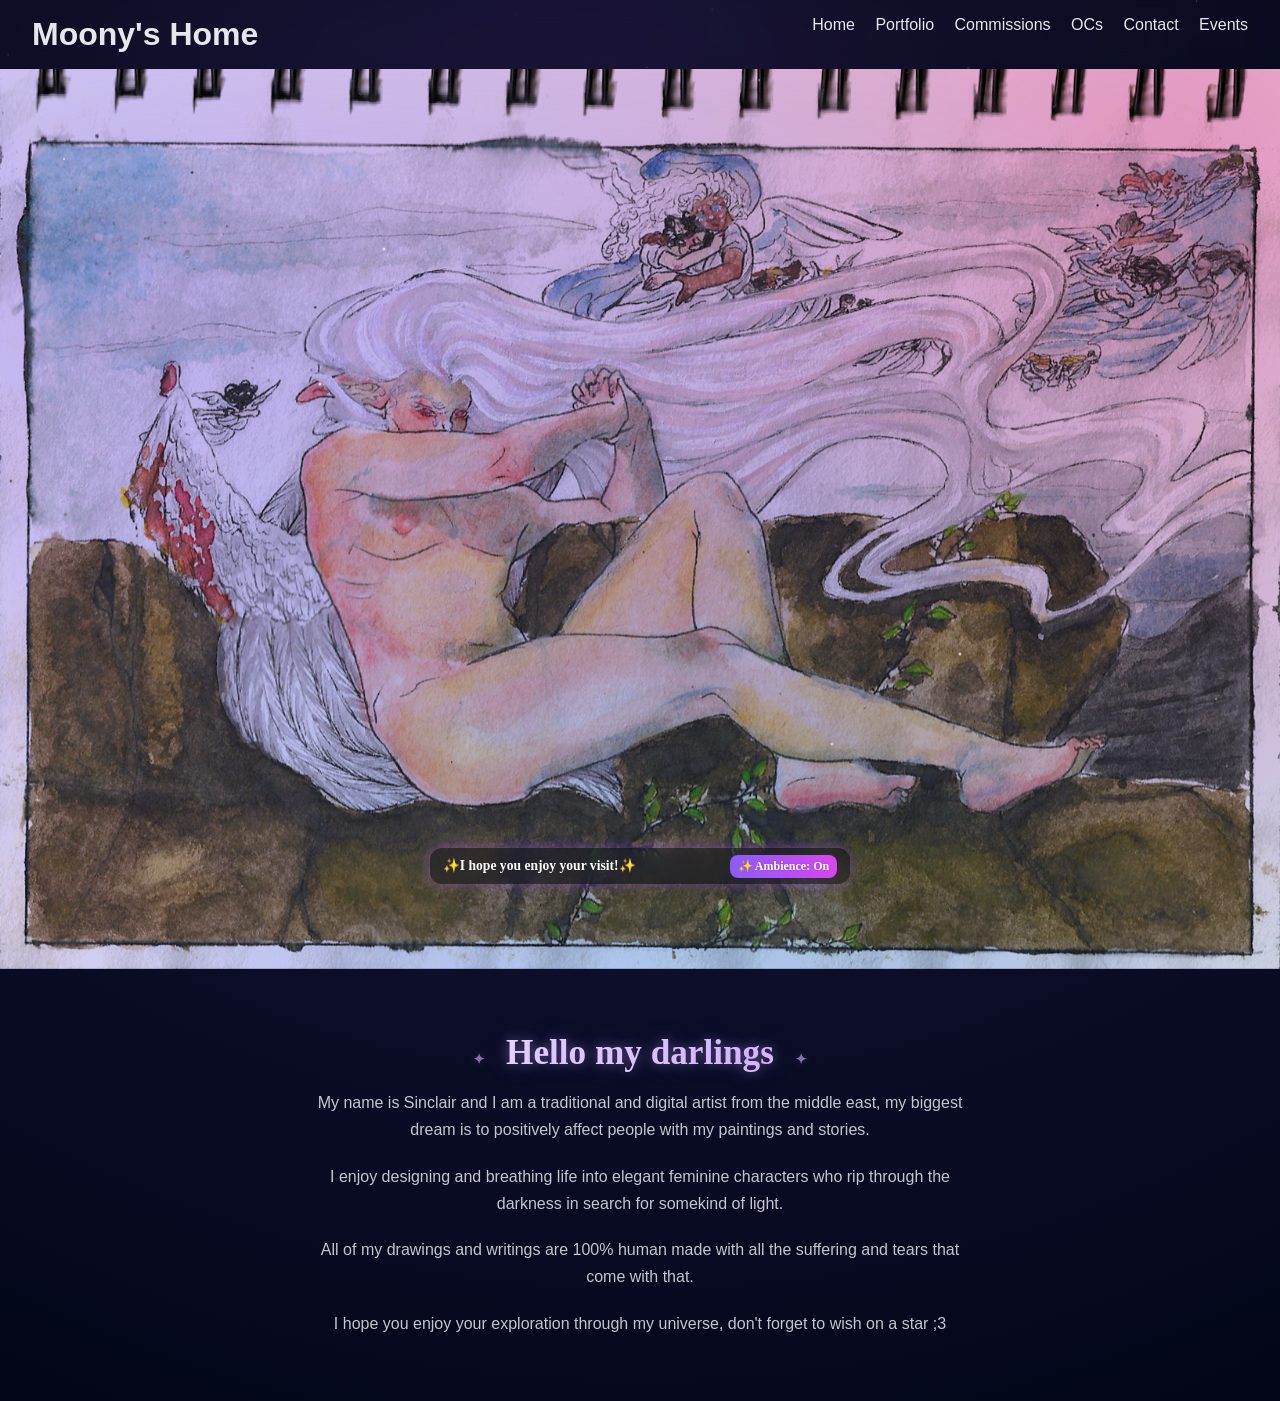
==== index.html @ f32db651 "deco" ====
<!DOCTYPE html>
<html lang="en">
<head>
  <meta charset="UTF-8" />
  <meta name="viewport" content="width=device-width, initial-scale=1.0" />
  <title>SINCLAIR | Art Portfolio</title>

  <link rel="stylesheet" href="css/style.css" />
  <link rel="stylesheet" href="css/responsive.css" />
</head>
<body>
    
  <header class="navbar">
    <h1 class="logo">Moony's Home</h1>
    <nav>
      <a href="index.html">Home</a>
      <a href="portfolio.html">Portfolio</a>
      <a href="commissions.html">Commissions</a>
      <a href="ocs.html">OCs</a>
      <a href="contact.html">Contact</a>
      <a href="events.html">Events</a>
    </nav>
   

  </header>

  <main>
   <canvas id="starfield"></canvas>
<div id="nebula-overlay" aria-hidden="true"></div>

<section class="home-hero">
  <img
    src="images/hero-image.jpg"
    alt="Dreamy landscape illustration"
    class="home-hero-image" />

  <div class="hero-nebula"></div>
  <div class="hero-stars"></div>
  <div class="hero-stars-pulse"></div>
</section>


<section class="about-section reveal">
  <h1 class="hero-title"> Hello my darlings </h1>

  <p>
    My name is Sinclair and I am a traditional and digital artist from the middle east,
    my biggest dream is to positively affect people with my paintings and stories.
  </p>

  <p>
    I enjoy designing and breathing life into elegant feminine characters who rip through the darkness in search for somekind of light.
  </p>

  <p>
    All of my drawings and writings are 100% human made with all the suffering and tears that come with that.
  </p>

  <p>
    I hope you enjoy your exploration through my universe, don't forget to wish on a star ;3
  </p>
</section>



 <footer id="site-footer">
  <p>✨I hope you enjoy your visit!✨</p>
  <button id="ambience-toggle" aria-pressed="true">
  ✨ Ambience: On
</button>
</footer>
  </main>

  <script src="js/main.js"></script>
</body>
</html>
---- css/style.css ----
:root {
  --bg-dark: #0b0f1a;
  --bg-light: #111827;
  --accent: #8b5cf6;
  --text-main: #e5e7eb;
  --text-muted: #9ca3af;
}

* {
  margin: 0;
  padding: 0;
  box-sizing: border-box;
}

body {
  font-family: 'Inter', sans-serif;
  background: radial-gradient(circle at top, #1e1b4b, #020617);
  color: var(--text-main);
  min-height: 100vh;
}

.navbar {
  display: flex;
  justify-content: space-between;
  padding: 1rem 2rem;
  background: rgba(0, 0, 0, 0.4);
  backdrop-filter: blur(10px);
}

.navbar a {
  color: var(--text-main);
  margin-left: 1rem;
  text-decoration: none;
}

.navbar a:hover {
  color: var(--accent);
}
body::before {
  content: "";
  position: fixed;
  inset: 0;
  opacity: 0.15;
  z-index: -1;
}
.pricing {
  display: grid;
  gap: 1.5rem;
  padding: 2rem;
}

.card {
  background: rgba(255, 255, 255, 0.05);
  border-radius: 16px;
  padding: 1.5rem;
  border: 1px solid rgba(139, 92, 246, 0.3);
}

.card h3 {
  color: var(--accent);
}
#starfield {
  position: fixed;
  inset: 0;
  z-index: -1;
  pointer-events: none;
}

/* Make the canvas fill the screen */
#starfield {
  position: fixed;
  top: 0;
  left: 0;
  width: 100%;
  height: 100%;
  z-index: -1; /* keep behind content */
}


/* Optional: disable on very small screens */

#ambience-toggle {
  background: rgba(255, 255, 255, 0.08);
  border: 1px solid rgba(196, 181, 253, 0.4);
  color: #e5e7eb;
  padding: 0.4rem 0.8rem;
  border-radius: 999px;
  font-size: 0.85rem;
  cursor: pointer;
  backdrop-filter: blur(6px);
}

#ambience-toggle:hover {
  background: rgba(196, 181, 253, 0.15);
}
#nebula-overlay {
  position: fixed;
  top: 0;
  left: 0;
  width: 100%;
  height: 100%;
  z-index: -1; /* sits above the canvas but behind your content */
  pointer-events: none;

  /* subtle galaxy gradient */
  background: radial-gradient(circle at 30% 30%, rgba(139,92,246,0.15), transparent 60%),
              radial-gradient(circle at 70% 70%, rgba(59,130,246,0.1), transparent 50%),
              radial-gradient(circle at 50% 50%, rgba(236,72,153,0.08), transparent 70%);

  /* optional slight movement for extra depth */
  animation: nebulaShift 120s linear infinite;
}

/* Gentle, slow movement to mimic drifting nebula */
@keyframes nebulaShift {
  0% { transform: translate(0px, 0px) scale(1); }
  50% { transform: translate(30px, 15px) scale(1.02); }
  100% { transform: translate(0px, 0px) scale(1); }
}

/* =========================
   FULLSCREEN HERO BASE
========================= */

.home-hero {
  position: relative;
  width: 100%;
  height: 100vh;
  overflow: hidden;
  background: rgba(0, 0, 0, 0.134);
}

@media (max-width: 700px) {
  .hero-nebula {
    filter: blur(22px);
    opacity: 0.75;
  }

  .hero-stars,
  .hero-stars-pulse {
    opacity: 0.9;
  }
}



.home-hero-image {
  position: absolute;
  inset: 0;
  width: 100%;
  height: 100%;
  object-fit: cover;
  z-index: 1;

  /* dreamy base filter */
  filter:
    saturate(1.15)
    contrast(1.05)
    brightness(0.95);
}

.hero-galaxy {
  position: absolute;
  inset: 0;
  z-index: 2;
  pointer-events: none;

  background:
    radial-gradient(circle at 30% 20%, rgba(102, 27, 163, 0.362), transparent 50%),
    radial-gradient(circle at 70% 60%, rgba(142, 38, 90, 0.234), transparent 55%),
    radial-gradient(circle at 50% 80%, rgba(27, 105, 139, 0.364), transparent 60%);

  mix-blend-mode: multiply;
  opacity: 0.85;
}

/* nebula effect */

.hero-nebula {
  position: absolute;
  inset: -20%;
  z-index: 2;
  pointer-events: none;

  background:
    radial-gradient(circle at 20% 30%, rgba(167, 139, 250, 0.658), transparent 55%),
    radial-gradient(circle at 80% 20%, rgba(236, 72, 154, 0.579), transparent 60%),
    radial-gradient(circle at 60% 70%, rgba(56, 191, 248, 0.523), transparent 65%),
    radial-gradient(circle at 40% 80%, rgba(216, 180, 254, 0.588), transparent 60%);

  mix-blend-mode: multiply;
  filter: blur(30px);
  opacity: 0.9;

  animation: nebula-drift 10s ease-in-out infinite;
}

@keyframes nebula-drift {
  0% {
    transform: translate(0, 0) scale(1);
  }
  50% {
    transform: translate(-4%, -3%) scale(1.05);
  }
  100% {
    transform: translate(0, 0) scale(1);
  }
}


@media (min-width: 1024px) {
  .hero-stars {
    background-image:
      radial-gradient(2.5px 2.5px at 5% 10%, rgba(255,255,255,0.95), transparent),
      radial-gradient(2px 2px at 15% 40%, rgba(255,255,255,0.85), transparent),
      radial-gradient(3px 3px at 30% 20%, rgba(255,255,255,1), transparent),
      radial-gradient(2.2px 2.2px at 45% 60%, rgba(255,255,255,0.8), transparent),
      radial-gradient(2px 2px at 55% 30%, rgba(255,255,255,0.9), transparent),
      radial-gradient(3px 3px at 65% 75%, rgba(255,255,255,1), transparent),
      radial-gradient(2px 2px at 75% 50%, rgba(255,255,255,0.85), transparent),
      radial-gradient(3.2px 3.2px at 85% 20%, rgba(255,255,255,1), transparent),
      radial-gradient(2.4px 2.4px at 95% 70%, rgba(255,255,255,0.9), transparent);
  }
    .hero-stars-pulse {
    filter: drop-shadow(0 0 6px rgba(255,255,255,0.4));
  }
}



.hero-stars {
  position: absolute;
  inset: 0;
  z-index: 3;
  pointer-events: none;

  background-image:
    radial-gradient(1.5px 1.5px at 5% 10%, rgba(255,255,255,0.9), transparent),
    radial-gradient(1px 1px at 15% 40%, rgba(255,255,255,0.8), transparent),
    radial-gradient(2px 2px at 30% 20%, rgba(255,255,255,1), transparent),
    radial-gradient(1.2px 1.2px at 45% 60%, rgba(255,255,255,0.7), transparent),
    radial-gradient(1px 1px at 55% 30%, rgba(255,255,255,0.8), transparent),
    radial-gradient(1.8px 1.8px at 65% 75%, rgba(255,255,255,0.95), transparent),
    radial-gradient(1px 1px at 75% 50%, rgba(255,255,255,0.7), transparent),
    radial-gradient(2px 2px at 85% 20%, rgba(255,255,255,1), transparent),
    radial-gradient(1.2px 1.2px at 95% 70%, rgba(255,255,255,0.85), transparent);

  animation: stars-drift 50s linear infinite;
}


@keyframes stars-drift {
  from {
    transform: translateY(0);
  }
  to {
    transform: translateY(-120px);
  }
}

@media (min-width: 1024px) {
  .hero-stars-pulse {
    background-image:
      radial-gradient(3.5px 3.5px at 25% 35%, rgba(255,255,255,1), transparent),
      radial-gradient(3px 3px at 50% 50%, rgba(255,255,255,0.95), transparent),
      radial-gradient(4px 4px at 75% 65%, rgba(255,255,255,1), transparent);
  }
}


.hero-stars-pulse {
  position: absolute;
  inset: 0;
  z-index: 4;
  pointer-events: none;

  background-image:
    radial-gradient(2px 2px at 25% 35%, rgba(255,255,255,1), transparent),
    radial-gradient(1.5px 1.5px at 50% 50%, rgba(255,255,255,0.9), transparent),
    radial-gradient(2px 2px at 75% 65%, rgba(255,255,255,1), transparent);

  animation: stars-pulse 6s ease-in-out infinite;
}

@keyframes stars-pulse {
  0%, 100% {
    opacity: 0.4;
  }
  50% {
    opacity: 1;
  }
}


/* =========================
   ABOUT SECTION
========================= */

.about-section {
  max-width: 720px;
  margin: 4rem auto;
  padding: 0 1.5rem;
  text-align: center;
}

.about-section h1 {
  font-family: "Playfair Display", serif;
  font-size: 2.2rem;
  margin-bottom: 1rem;
}

.about-section p {
  font-size: 1rem;
  line-height: 1.7;
  opacity: 0.85;
  margin-bottom: 1.2rem;
}

.hero-title {
  margin-top: 28px;
  font-size: clamp(2rem, 5vw, 3.2rem);
  font-weight: 600;
  text-align: center;
  color: #f5f3ff;
  position: relative;
  text-shadow:
    0 0 12px rgba(216,180,254,0.6),
    0 0 24px rgba(167,139,250,0.4);
}

.hero-title::before,
.hero-title::after {
  content: "✦";
  font-size: 0.9rem;
  color: #d8b4fe;
  margin: 0 12px;
  opacity: 0.6;
  animation: twinkle 5s ease-in-out infinite;
}

@keyframes twinkle {
  0%, 100% { opacity: 0.3; }
  50% { opacity: 0.8; }
}

.hero-title::before {
  left: -36px;
}

.hero-title::after {
  right: -36px;
  animation-delay: 2s;
}

@keyframes star-float {
  0%, 100% {
    transform: translateY(-50%) translateY(0);
    opacity: 0.6;
  }
  50% {
    transform: translateY(-50%) translateY(-6px);
    opacity: 1;
  }
}

.hero-title {
  font-size: clamp(2.2rem, 5vw, 3.4rem);
  font-weight: 600;
  text-align: center;
  margin-top: 32px;

  background: linear-gradient(
    120deg,
    #f5f3ff,
    #d8b4fe,
    #7f57f5,
    #f0abfc,
    #f5f3ff
  );

  background-size: 300% 300%;
  background-clip: text;
  -webkit-background-clip: text;
  color: transparent;

  animation: gradient-drift 10s ease-in-out infinite;

  /* soft glow */
  text-shadow:
    0 0 12px rgba(216,180,254,0.35),
    0 0 24px rgba(167,139,250,0.25);
}

@keyframes gradient-drift {
  0% { background-position: 0% 50%; }
  50% { background-position: 100% 50%; }
  100% { background-position: 0% 50%; }
}


/* =========================
   MOBILE TWEAKS
========================= */

@media (max-width: 700px) {
  .home-hero {
    height: 45vh;
  }

  .about-section h1 {
    font-size: 1.8rem;
  }
}


/* Category section styling */
.category {
  padding: 4rem 2rem;
  border-top: 1px solid rgba(196,181,253,0.2);
  border-bottom: 1px solid rgba(196,181,253,0.2);
  backdrop-filter: blur(4px);
  margin: 2rem 0;
}

/* Category headings */
.category h2 {
  font-family: 'Playfair Display', serif;
  font-weight: 700;
  font-size: 2rem;
  text-align: center;
  margin-bottom: 2rem;

  /* Gradient text */
  background: linear-gradient(90deg, #8b5cf6, #d946ef);
  -webkit-background-clip: text;
  -webkit-text-fill-color: transparent; /* makes the gradient visible */

  /* Optional glow */
  text-shadow: 0 0 6px rgba(139,92,246,0.4);
}


.event-group {
  margin-bottom: 2.5rem;
}

.event-group h3 {
  font-family: 'Playfair Display', serif;
  font-size: 1.3rem;
  color: #e9d5ff;
  margin-bottom: 0.6rem;
  text-shadow: 0 0 6px rgba(139,92,246,0.4);
}


/* Gallery grid */
.gallery {
  display: grid;
  grid-template-columns: repeat(auto-fit, minmax(250px, 1fr));
  gap: 1.5rem;
}

/* Individual images */
.gallery img {
  width: 100%;
  border-radius: 12px;
  transition: transform 0.3s ease, box-shadow 0.3s ease;
  cursor: pointer;
}

.gallery img:hover {
  transform: scale(1.05);
  box-shadow: 0 0 20px rgba(139,92,246,0.4);
}

html {
  scroll-behavior: smooth;
}
/* Wrapper with arrows */
.gallery-wrapper {
  position: relative;
  display: flex;
  align-items: center;
}

/* Scrollable gallery */
.gallery {
  display: flex;
  overflow-x: auto;
  scroll-behavior: smooth;
  gap: 1rem;
  padding: 1rem 0;
}

/* Hide scrollbar */
.gallery::-webkit-scrollbar {
  display: none;
}
.gallery {
  -ms-overflow-style: none;
  scrollbar-width: none;
}

/* Horizontal thumbnail gallery */
.gallery {
  display: flex;           /* arrange children in a row */
  gap: 1rem;               /* space between thumbnails */
  overflow-x: auto;        /* scrollable if too wide */
  padding: 1rem 0;         /* vertical padding */
  scroll-behavior: smooth; /* smooth scrolling when using arrows */
}

/* Optional: hide scrollbar on modern browsers */
.gallery::-webkit-scrollbar {
  display: none;
}
.gallery {
  -ms-overflow-style: none; /* IE & Edge */
  scrollbar-width: none;    /* Firefox */
}

/* Thumbnails */
.gallery img {
  flex: 0 0 auto;      /* prevent shrinking, keep width */
  width: 180px;        /* thumbnail width */
  height: 120px;       /* thumbnail height */
  object-fit: cover;   /* crop to fit container */
  object-position: center;
  border-radius: 8px;
  cursor: pointer;
  transition: transform 0.3s, box-shadow 0.3s;
  flex-shrink: 0; /* CRUCIAL for horizontal scroll */
}

.gallery img:hover {
  transform: scale(1.05);
  box-shadow: 0 0 15px rgba(139,92,246,0.4);
}

/* Thumbnail title */

.thumb-item {
  display: flex;
  flex-direction: column;
  align-items: center;
  gap: 0.3rem;
  flex-shrink: 0;
}

.thumb-item figcaption {
  font-family: 'Playfair Display', serif;
  font-size: 0.75rem;
  color: rgba(255,255,255,0.8);
  text-align: center;
  max-width: 180px;
}


/* Scroll arrows */
.scroll-arrow {
  position: absolute;
  top: 50%;
  transform: translateY(-50%);
  background: none;       /* remove background circle */
  border: none;           /* remove border */
  color: white;           /* simple white arrow */
  font-size: 2rem;        /* adjust size */
  padding: 0;             /* remove extra padding */
  cursor: pointer;
  z-index: 10;
  transition: color 0.2s;
}

.scroll-arrow:hover {
  color: #ff77ff; /* or any soft cosmic glow */
}


.scroll-arrow:hover {
  color: #8b5cf6;         /* optional: glow color on hover */
}

.scroll-arrow.left {
  left: 0.3rem;           /* small offset from left */
}

.scroll-arrow.right {
  right: 0.3rem;          /* small offset from right */
}

/* lightbox */
.lightbox {
  position: fixed;
  inset: 0;
  background: rgba(5, 5, 20, 0.9);
  backdrop-filter: blur(10px);
  display: flex;
  align-items: center;
  justify-content: center;
  z-index: 999;
}

.lightbox.hidden {
  display: none;
}

.lightbox-content {
  display: grid;
  grid-template-columns: 1fr auto 1fr;
  gap: 1.5rem;
  max-width: 90vw;
  max-height: 85vh;
  align-items: center;
}

.lightbox-image {
  max-height: 85vh;
  max-width: 60vw;
  border-radius: 8px;

  user-select: none;
  -webkit-user-drag: none;

  cursor: zoom-in;
  transition: opacity 0.3s ease, transform 0.25s ease;

  touch-action: manipulation;
}

.lightbox-image.zoomed {
  cursor: grab;
  touch-action: none; /* JS handles gestures when zoomed */
}

.lightbox-image.dragging {
  cursor: grabbing;
}

.lightbox-image.transitioning {
  opacity: 0;
  transform: scale(0.98);
}


.lightbox-text a {
  color: #d8b4fe;
  font-weight: 500;
  text-decoration: none;
  position: relative;
  padding-bottom: 2px;
}

.lightbox-text a::after {
  content: "";
  position: absolute;
  left: 0;
  bottom: 0;
  width: 100%;
  height: 1px;
  background: linear-gradient(90deg, #8b5cf6, #d946ef);
  opacity: 0.6;
  transform: scaleX(0);
  transform-origin: left;
  transition: transform 0.3s ease;
}

.lightbox-text {
  opacity: 0;
  transform: translateY(8px);
  transition: opacity 0.4s ease, transform 0.4s ease;
}

.lightbox.show-text .lightbox-text {
  opacity: 1;
  transform: translateY(0);
}


.lightbox-text a:hover::after {
  transform: scaleX(1);
}

.lightbox-text a:hover {
  color: #f5d0fe;
}

@media (max-width: 700px) {
  .lightbox-text {
    font-size: 0.85rem;
    line-height: 1.4;
  }
}

/* Make sure image always sits above text when zoomed */
.lightbox-image {
  position: relative;
  z-index: 2; /* base z-index for unzoomed image */
  transition: transform 0.25s ease, z-index 0s 0s;
}

/* When zoomed, raise image above all text */
.lightbox-image.zoomed {
  z-index: 10;
}

/* Base text style */
.lightbox-text {
  position: relative;
  z-index: 1; /* behind normal image */
  opacity: 1;
  transition: opacity 0.4s ease, transform 0.4s ease;
}

/* Links style */
.lightbox-text a {
  color: #d8b4fe;
  font-weight: 500;
  text-decoration: none;
  position: relative;
  padding-bottom: 2px;
}
.lightbox-text a::after {
  content: "";
  position: absolute;
  left: 0;
  bottom: 0;
  width: 100%;
  height: 1px;
  background: linear-gradient(90deg, #8b5cf6, #d946ef);
  opacity: 0.6;
  transform: scaleX(0);
  transform-origin: left;
  transition: transform 0.3s ease;
}
.lightbox-text a:hover::after {
  transform: scaleX(1);
}
.lightbox-text a:hover {
  color: #f5d0fe;
}

/* Mobile text size */
@media (max-width: 700px) {
  .lightbox-text {
    font-size: 0.85rem;
    line-height: 1.4;
  }
}

/* ===================== */
/* Image above everything */
.lightbox-image {
  position: relative;
  z-index: 5; /* always on top */
}

/* ===================== */
/* When lightbox is zoomed, fade & push all text behind */
#lightbox.zoomed .lightbox-text {
  z-index: 1;         /* behind image */
  opacity: 0.3;       /* optional fade */
  pointer-events: none; /* prevent accidental taps */
}


.lightbox-arrow {
  position: absolute;
  top: 50%;
  transform: translateY(-50%);
  font-size: 3rem;
  background: none;
  border: none;
  color: rgba(255,255,255,0.7);
  cursor: pointer;
  text-shadow:
    0 0 8px rgba(139,92,246,0.6),
    0 0 12px rgba(217,70,239,0.4);
  padding: 0.5rem;
  transition: color 0.2s, transform 0.2s;
  z-index: 5;
  pointer-events: auto;
}

.lightbox-arrow.left {
  left: 1rem;
}

.lightbox-arrow.right {
  right: 1rem;
}

.lightbox-arrow:hover {
  color: white;
  transform: translateY(-50%) scale(1.1);
}

/* Hide arrows on very small screens (swipe only) */
@media (max-width: 500px) {
  .lightbox-arrow {
    display: none;
  }
}


.lightbox-close {
  position: absolute;
  top: 1rem;
  right: 1rem;
  font-size: 2rem;
  background: none;
  border: none;
  color: white;
  cursor: pointer;
}

@media (max-width: 600px) {
  .lightbox::after {
    position: absolute;
    bottom: 1.2rem;
    left: 50%;
    transform: translateX(-50%);
    font-size: 0.7rem;
    color: rgba(255,255,255,0.5);
  }
}


@media (max-width: 700px) {
  .lightbox-content {
    grid-template-columns: 1fr;
    gap: 1rem;
    text-align: center;
  }

  .lightbox-image {
    max-width: 90vw;
  }
}

.lightbox-dots {
  position: absolute;
  bottom: 1.2rem;
  left: 50%;
  transform: translateX(-50%);
  display: flex;
  gap: 0.5rem;
  z-index: 6; /* ABOVE image & text */
}

.lightbox-dot {
  width: 7px;
  height: 7px;
  border-radius: 50%;
  background: rgba(255,255,255,0.35);
  box-shadow: 0 0 6px rgba(255,255,255,0.2);
}

.lightbox-dot.active {
  background: #ffffff;
  box-shadow:
    0 0 6px rgba(255,255,255,0.9),
    0 0 12px rgba(139,92,246,0.6);
  transform: scale(1.4);
}

.lightbox-loader {
  position: absolute;
  width: 60vw;
  height: 70vh;
  max-width: 800px;
  background: linear-gradient(
    90deg,
    rgba(255,255,255,0.05) 25%,
    rgba(255,255,255,0.15) 37%,
    rgba(255,255,255,0.05) 63%
  );
  background-size: 400% 100%;
  animation: shimmer 1.4s infinite;
  border-radius: 8px;
}

@keyframes shimmer {
  0% { background-position: 100% 0; }
  100% { background-position: 0 0; }
}

.lightbox.loaded .lightbox-loader {
  display: none;
}


/* Footer */

#site-footer {
  position: fixed;
  bottom: 1rem; /* float slightly above the bottom */
  left: 50%;
  transform: translateX(-50%); /* center horizontally */
  
  display: flex;
  justify-content: center;
  align-items: center;
  gap: 1.5rem;
  padding: 0.8rem 2rem;

  background: rgba(10, 10, 30, 0.45); /* deep night blue, semi-transparent */
  backdrop-filter: blur(10px);        /* glassy blur effect */
  border-radius: 12px;                /* rounded for floating card feel */
  
  color: #ffffff;
  font-family: 'Playfair Display', serif;
  font-weight: 600;
  font-size: 1rem;
  text-align: center;
  z-index: 10;

  /* subtle cosmic glow */
  box-shadow: 0 0 15px rgba(139,92,246,0.3),
              0 0 10px rgba(217,70,239,0.2);
  transition: transform 0.3s, box-shadow 0.3s;
}

/* Optional subtle hover lift */
#site-footer:hover {
  transform: translateX(-50%) translateY(-2px);
  box-shadow: 0 0 20px rgba(139,92,246,0.5),
              0 0 15px rgba(217,70,239,0.3);
}

@keyframes footerTwinkleScale {
  0%, 100% { transform: translateX(-50%) translateY(0) scale(1); }
  50% { transform: translateX(-50%) translateY(-1px) scale(1.02); }
}

#site-footer {
  animation: footerTwinkle 4s ease-in-out infinite alternate,
             footerTwinkleScale 4s ease-in-out infinite alternate;
}


/* Ambience toggle button */
#ambience-toggle {
  background: linear-gradient(90deg, #8b5cf6, #d946ef);
  border: none;
  border-radius: 8px;
  color: white;
  padding: 0.4rem 0.8rem;
  cursor: pointer;
  font-family: 'Playfair Display', serif;
  font-weight: 600;
  font-size: 0.95rem;
  transition: transform 0.2s, box-shadow 0.2s;
  text-shadow: 0 0 2px rgba(0,0,0,0.2);
}

#ambience-toggle:hover {
  transform: scale(1.08);
  box-shadow: 0 0 12px rgba(139,92,246,0.6),
              0 0 6px rgba(217,70,239,0.4);
}
@media (max-width: 600px) {
  #site-footer {
    width: calc(100% - 1.5rem);   /* wide, not tall */
    max-width: 420px;

    bottom: 0.5rem;
    padding: 0.4rem 0.8rem;
    gap: 0.6rem;

    font-size: 0.8rem;
    line-height: 1.2;

    justify-content: space-between;
    text-align: left;

    border-radius: 10px;

    /* tame the animations on mobile */
    animation: footerTwinkle 6s ease-in-out infinite alternate;
  }

  #site-footer p {
    max-width: 65%;
    margin: 0;
  }

  #ambience-toggle {
    font-size: 0.75rem;
    padding: 0.25rem 0.5rem;
  }

  /* Remove hover lift on touch devices */
  #site-footer:hover {
    transform: translateX(-50%);
  }
}

/* =========================
   ENTRANCE ANIMATIONS
========================= */

.fade-in,
.reveal {
  opacity: 0;
  transform: translateY(12px);
}

.fade-in {
  transform: none;
}

.fade-in.visible {
  opacity: 1;
  transition: opacity 1.2s ease;
}

.reveal.visible {
  opacity: 1;
  transform: translateY(0);
  transition: opacity 0.9s ease, transform 0.9s ease;
}

/* Respect reduced motion */
@media (prefers-reduced-motion: reduce) {
  .fade-in,
  .reveal {
    opacity: 1;
    transform: none;
    transition: none;
  }
}

/* ==============================
   🌿 ENTRANCE ANIMATION
============================== */

.animate-in {
  opacity: 0;
  transform: translateY(30px);
  transition:
    opacity 0.9s ease,
    transform 0.9s ease;
}

.animate-in.visible {
  opacity: 1;
  transform: translateY(0);
}

/* Respect reduced motion */
@media (prefers-reduced-motion: reduce) {
  .animate-in {
    opacity: 1;
    transform: none;
    transition: none;
  }
}

/* ==============================
   🏞️ HERO LAYOUT
============================== */

.home-hero {
  position: relative;
  overflow: hidden;
  padding: 8rem 6vw;
}

.hero-image-wrapper {
  position: absolute;
  inset: 0;
  overflow: hidden;
  z-index: 0;
}

.hero-image {
  width: 100%;
  height: 100%;
  object-fit: cover;
  transform: translateY(0);
  transition: transform 0.1s linear;
}

.hero-content {
  position: relative;
  z-index: 2;
  max-width: 600px;
}

@media (max-width: 768px) {
  .hero-image {
    transform: none !important;
  }
}

@keyframes breathe {
  0% {
    transform: scale(1) translateY(0);
  }
  50% {
    transform: scale(1.001) translateY(-6px);
  }
  100% {
    transform: scale(1) translateY(0);
  }
}

.home-hero-image {
  animation: breathe 12s ease-in-out infinite;
  will-change: transform;
}

@media (prefers-reduced-motion: reduce) {
  .home-hero-image {
    animation: none;
  }
}
---- css/responsive.css ----
/* Gallery wrapper with arrows */
.gallery-wrapper {
  display: flex;
  align-items: center;
  position: relative;
  width: 100%;
}

/* Scrollable gallery */
.gallery {
  display: flex;           /* horizontal row */
  gap: 1rem;
  overflow-x: auto;        /* scrollable if too wide */
  scroll-behavior: smooth;
  padding: 1rem 0;
}

/* Hide scrollbar for modern browsers */
.gallery::-webkit-scrollbar { display: none; }
.gallery { -ms-overflow-style: none; scrollbar-width: none; }

/* Thumbnail images */
.gallery img {
  flex: 0 0 auto;         /* prevents shrinking */
  width: 180px;
  height: 120px;
  object-fit: cover;
  border-radius: 8px;
  cursor: pointer;
  transition: transform 0.3s, box-shadow 0.3s;
}

.gallery img:hover {
  transform: scale(1.05);
  box-shadow: 0 0 15px rgba(139,92,246,0.4);
}

/* Scroll arrows */
.scroll-arrow {
  position: absolute;
  top: 50%;
  transform: translateY(-50%);
  background: none;       /* no circle */
  border: none;
  color: white;
  font-size: 2rem;
  padding: 0;
  cursor: pointer;
  z-index: 10;
  transition: color 0.2s;
}

.scroll-arrow:hover { color: #8b5cf6; }
.scroll-arrow.left { left: 0.3rem; }
.scroll-arrow.right { right: 0.3rem; }

/* ==== Mobile Devices ==== */
/* Hide arrows on small screens */
@media (max-width: 600px) {
  .scroll-arrow {
    display: none;
  }

  /* Thumbnails slightly smaller for mobile */
  .gallery img {
    width: 140px;
    height: 100px;
  }

  /* Reduce gap between thumbnails */
  .gallery {
    gap: 0.8rem;
    padding: 0.8rem 0;
  }
}
.gallery {
  scroll-snap-type: x mandatory; /* horizontal snapping */
}

.gallery img {
  scroll-snap-align: start;      /* each thumbnail snaps to start */
}

  #site-footer {
    width: calc(100% - 2rem);   /* wide */
    max-width: 420px;
    left: 50%;
    transform: translateX(-50%);
    
    padding: 0.4rem 0.8rem;
    flex-direction: row;        /* NOT column */
    justify-content: space-between;
    align-items: center;
    gap: 0.6rem;

    font-size: 0.8rem;
    line-height: 1.2;
  }

  #site-footer p {
    max-width: 65%;
    white-space: normal;
  }

  #ambience-toggle {
    white-space: nowrap;
    font-size: 0.75rem;
    padding: 0.25rem 0.5rem;
  }


  #site-footer p {
    font-size: 0.85rem;
  }

    #site-footer {
    transition: opacity 0.4s ease, transform 0.4s ease;
  }

  #site-footer.hidden {
    opacity: 0;
    transform: translate(-50%, 10px);
    pointer-events: none;
  }


/* ==== Tablets / Medium Screens ==== */
@media (min-width: 601px) and (max-width: 1024px) {

  .category {
    padding: 3rem 2rem;
  }

  .category h2 {
    font-size: 1.8rem;
    margin-bottom: 1.8rem;
  }

  /* 2-column gallery for tablets */
  .gallery {
    grid-template-columns: repeat(2, 1fr);
    gap: 1.5rem;
  }

  .gallery img {
    border-radius: 10px;
  }
}

/* ==== Optional: Smaller Desktop Adjustments ==== */
@media (min-width: 1025px) and (max-width: 1440px) {
  .gallery {
    grid-template-columns: repeat(3, 1fr);
  }
}

@media (min-width: 1024px) {
  .gallery {
    display: flex !important;
    flex-direction: row;
  }
}
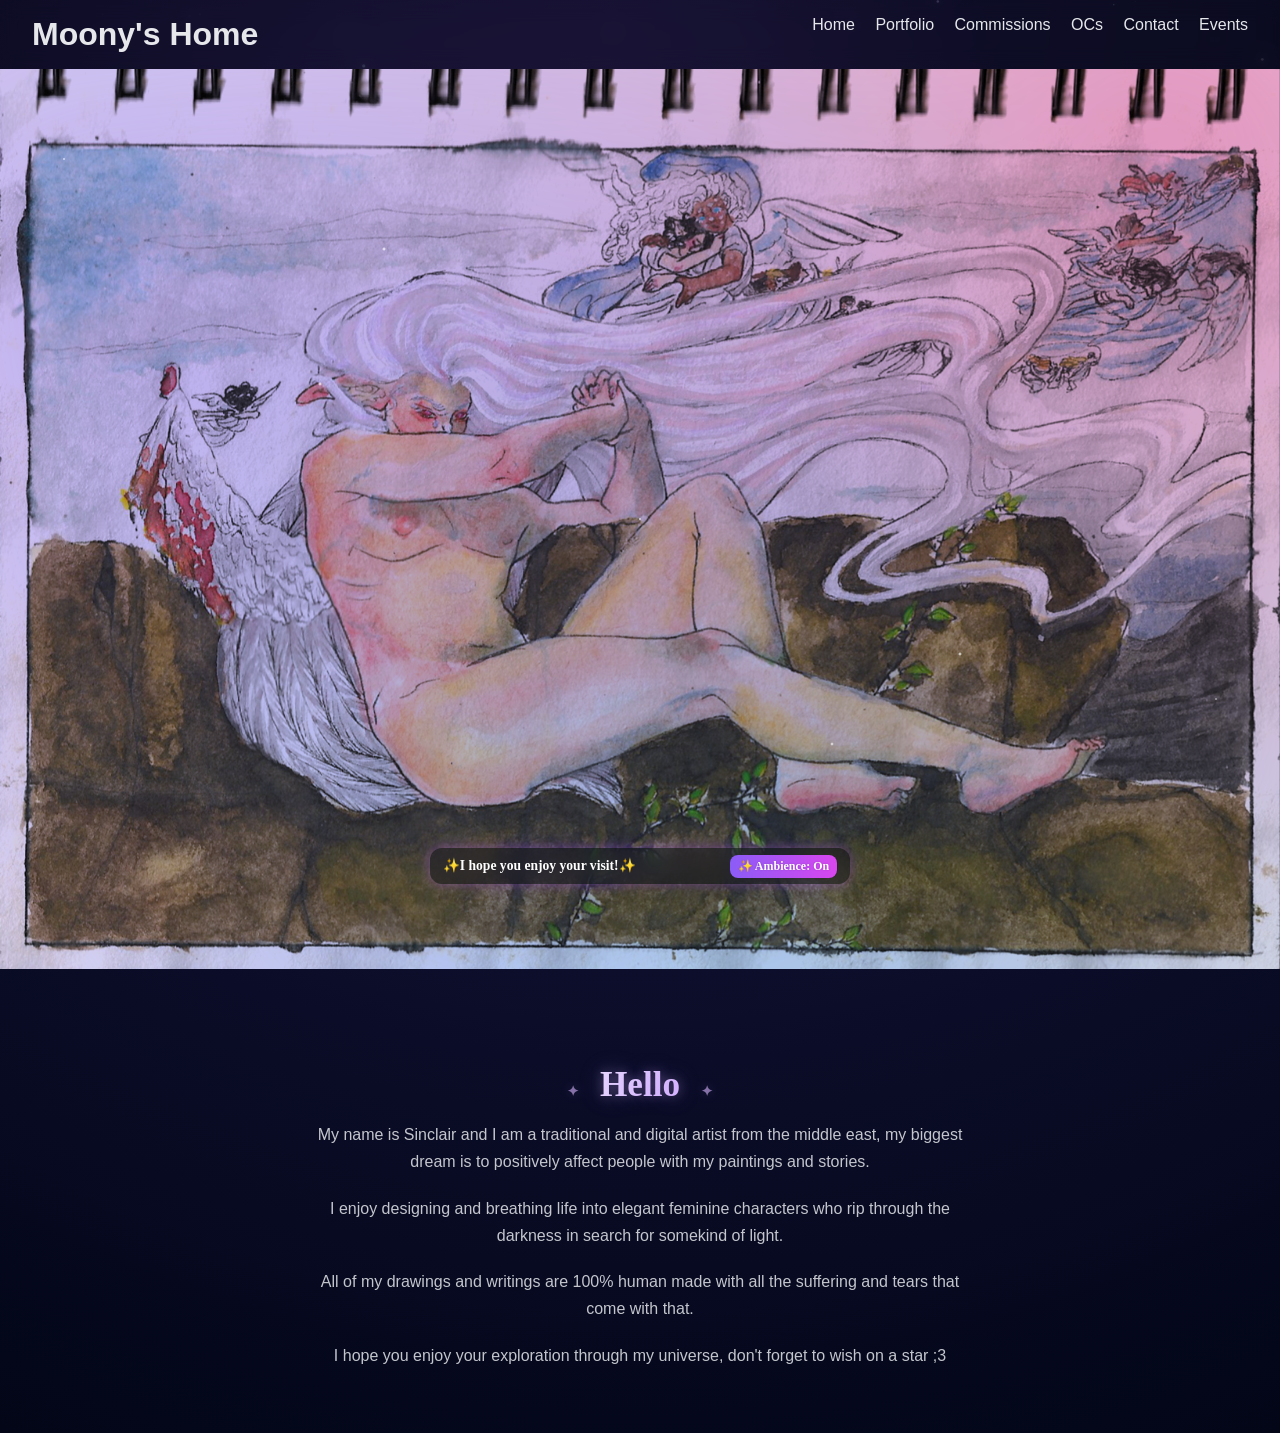
==== commit 4838aacd: "stars" ====
--- a/index.html
+++ b/index.html
@@ -41,7 +41,16 @@
 
 
 <section class="about-section reveal">
-  <h1 class="hero-title"> Hello my darlings </h1>
+ <div class="hero-title-wrap">
+  <h1 class="hero-title">
+    <a href="/your-secret-page.html" class="hero-star left" aria-label="Secret link">✦</a>
+    Hello
+    <a href="/freebies.html" class="hero-star right" aria-label="Secret link">✦</a>
+  </h1>
+
+  <span class="constellation-line"></span>
+</div>
+
 
   <p>
     My name is Sinclair and I am a traditional and digital artist from the middle east,
--- a/css/style.css
+++ b/css/style.css
@@ -151,6 +151,7 @@
   height: 100%;
   object-fit: cover;
   z-index: 1;
+    object-position: center top;
 
   /* dreamy base filter */
   filter:
@@ -158,6 +159,13 @@
     contrast(1.05)
     brightness(0.95);
 }
+
+@media (min-width: 1024px) {
+  .home-hero-image {
+    object-position: center 28%;
+  }
+}
+
 
 .hero-galaxy {
   position: absolute;
@@ -328,19 +336,108 @@
     0 0 24px rgba(167,139,250,0.4);
 }
 
-.hero-title::before,
-.hero-title::after {
-  content: "✦";
+.hero-star {
+  text-decoration: none;
+  color: #d8b4fe;
   font-size: 0.9rem;
-  color: #d8b4fe;
+  opacity: 0.6;
   margin: 0 12px;
-  opacity: 0.6;
+  display: inline-block;
+cursor: pointer;
+position: relative;
+  z-index: 2;
+
   animation: twinkle 5s ease-in-out infinite;
 }
 
-@keyframes twinkle {
-  0%, 100% { opacity: 0.3; }
-  50% { opacity: 0.8; }
+.constellation-line {
+  position: absolute;
+  top: 60%;
+  left: 50%;
+  width: calc(100% - 5.5rem); /* distance between stars */
+  height: 1px;
+
+  transform: translate(-50%, -50%);
+
+  background: linear-gradient(
+    90deg,
+    transparent,
+    rgba(216,180,254,0.65),
+    transparent
+  );
+
+  opacity: 0;
+  filter: blur(0.4px);
+  pointer-events: none;
+
+  transition: opacity 0.4s ease;
+}
+
+.hero-title-wrap:hover .constellation-line {
+  opacity: 1;
+  filter: blur(0.3px) brightness(1.2);
+}
+
+
+.hero-star.right {
+  animation-delay: 2s;
+}
+
+.hero-star:hover {
+  cursor: url("data:image/svg+xml;utf8,<svg xmlns='http://www.w3.org/2000/svg' width='24' height='24'><text y='18' font-size='18'>✦</text></svg>") 12 12, pointer;
+}
+
+
+.hero-title-wrap:hover .constellation-line {
+  opacity: 1;
+}
+
+.constellation-line::after {
+  content: "";
+  position: absolute;
+  inset: 0;
+
+  background: linear-gradient(
+    90deg,
+    transparent,
+    rgba(255,255,255,0.8),
+    transparent
+  );
+
+  opacity: 0;
+}
+
+.hero-title-wrap:hover .constellation-line::after {
+  animation: constellation-pulse 1.6s ease-in-out infinite;
+}
+
+@keyframes constellation-pulse {
+  0% {
+    opacity: 0;
+    transform: translateX(-20%);
+  }
+  50% {
+    opacity: 0.6;
+  }
+  100% {
+    opacity: 0;
+    transform: translateX(20%);
+  }
+}
+
+
+.hero-title-wrap {
+  position: relative;
+  display: inline-block;
+}
+
+
+.hero-title {
+  pointer-events: auto;
+}
+
+.hero-title > :not(.hero-star) {
+  pointer-events: none;
 }
 
 .hero-title::before {
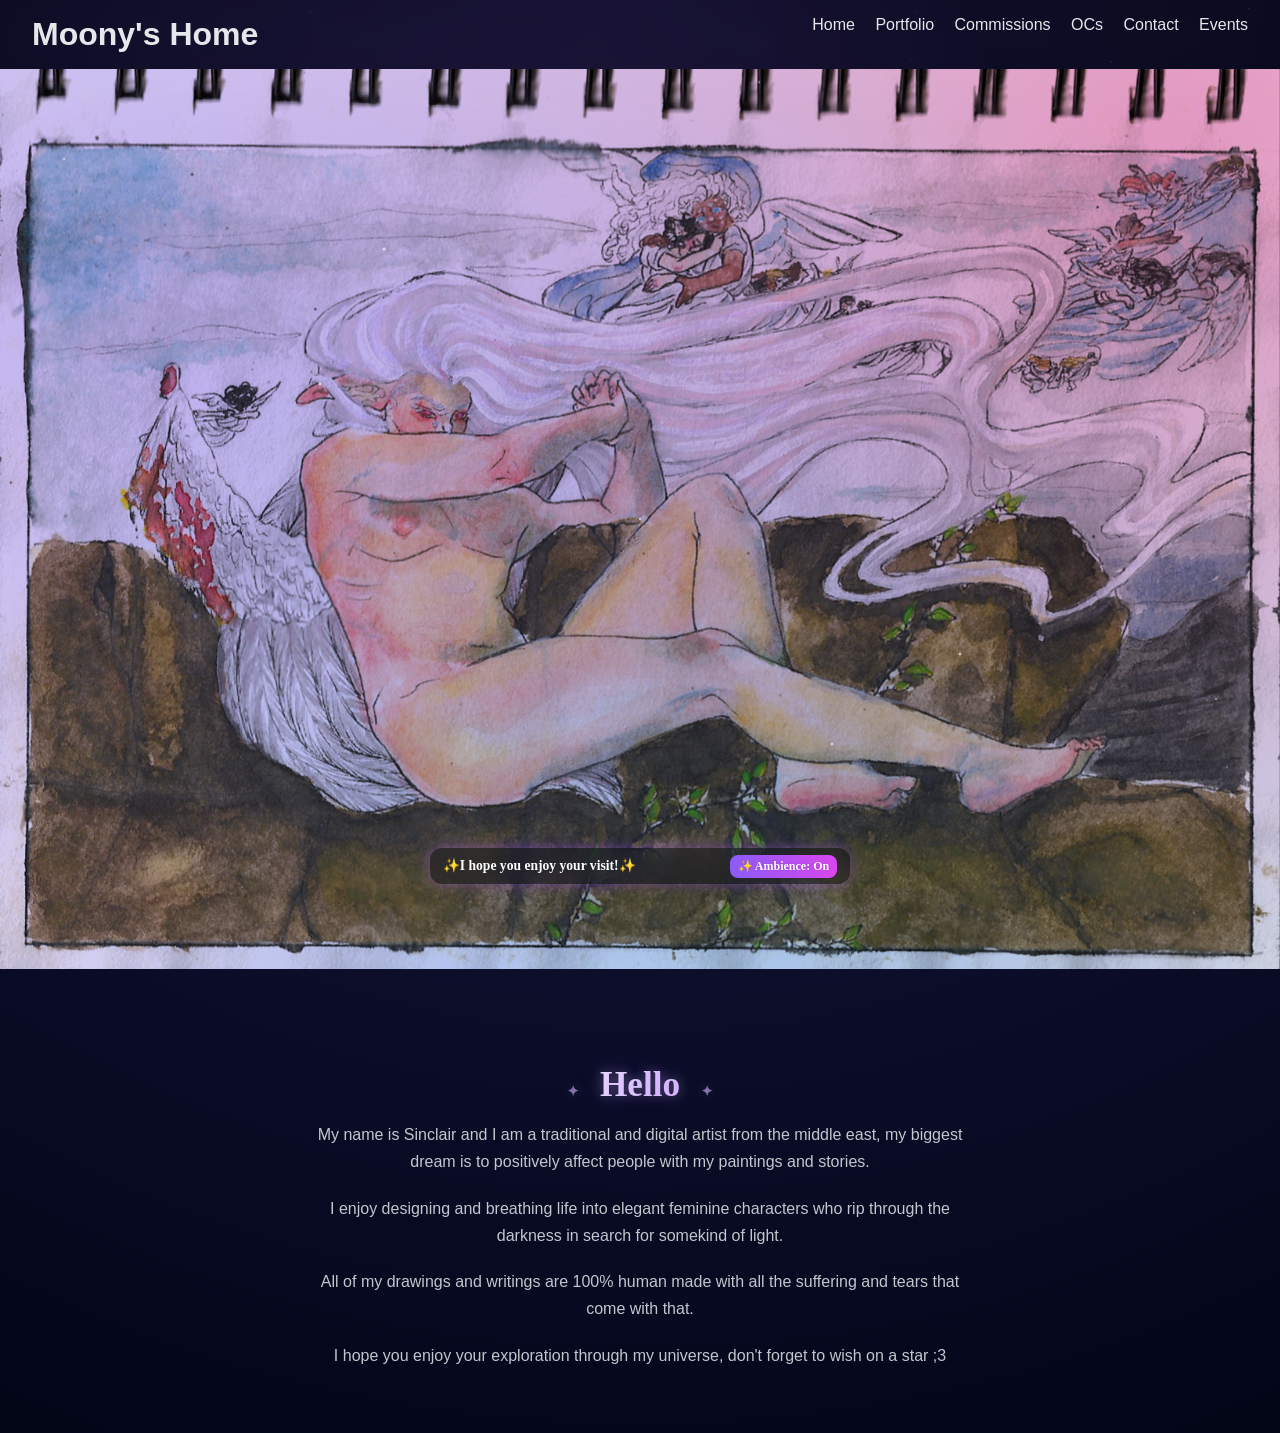
==== commit c44d2319: "edit" ====
--- a/index.html
+++ b/index.html
@@ -45,7 +45,7 @@
   <h1 class="hero-title">
     <a href="/your-secret-page.html" class="hero-star left" aria-label="Secret link">✦</a>
     Hello
-    <a href="/freebies.html" class="hero-star right" aria-label="Secret link">✦</a>
+    <a href="freebies.html" class="hero-star right" aria-label="Secret link">✦</a>
   </h1>
 
   <span class="constellation-line"></span>
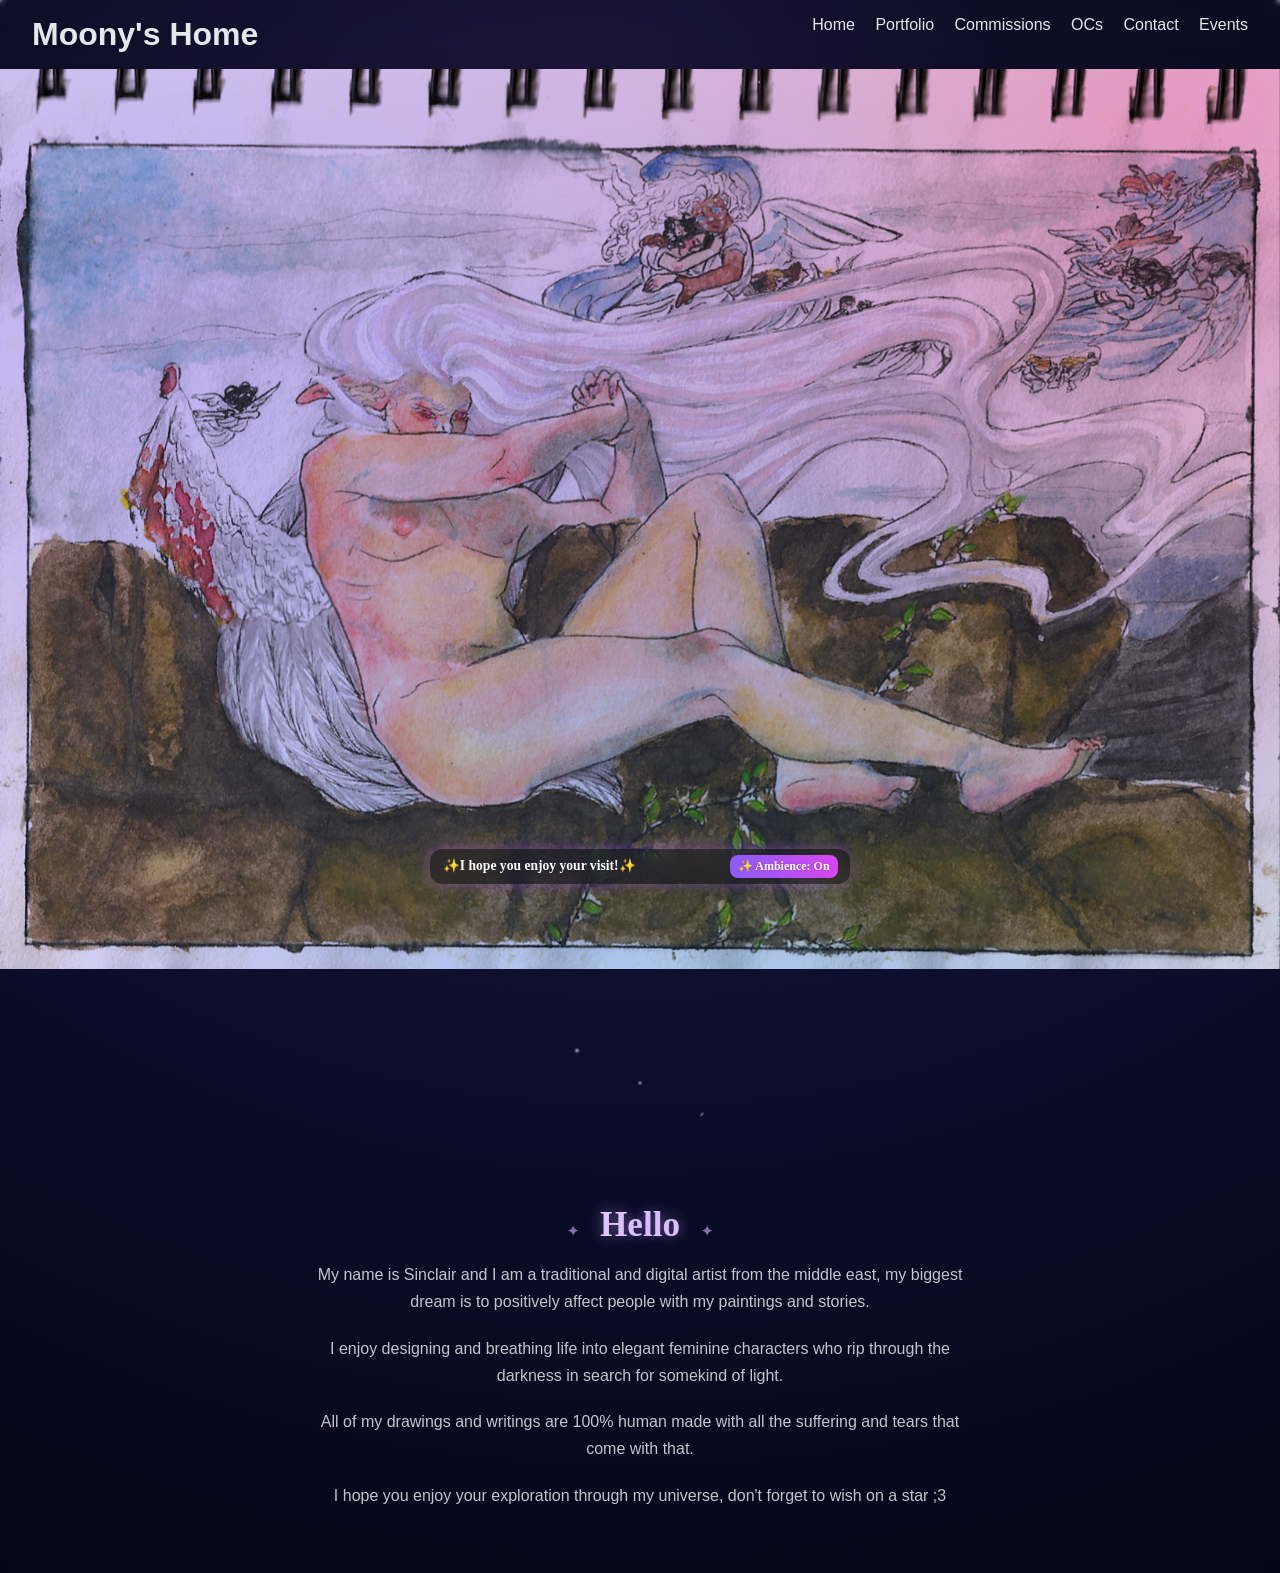
==== commit f4e547c0: "sigil" ====
--- a/index.html
+++ b/index.html
@@ -35,20 +35,39 @@
     class="home-hero-image" />
 
   <div class="hero-nebula"></div>
-  <div class="hero-stars"></div>
-  <div class="hero-stars-pulse"></div>
 </section>
 
 
 <section class="about-section reveal">
  <div class="hero-title-wrap">
+  <div class="hero-stars" aria-hidden="true"></div>
+  <div class="hero-stars-pulse" aria-hidden="true"></div>
+
+  <div class="sigil-wrapper" aria-hidden="true">
+  <svg class="sigil-svg" viewBox="0 0 200 180">
+    <line />
+    <line />
+    <line />
+    <line />
+    <line />
+    <line />
+  </svg>
+
+  <button class="sigil-star" data-step="1" style="left:100px; top:58px;">✦</button>
+  <button class="sigil-star" data-step="2" style="left:150px; top:48px;">✦</button>
+  <button class="sigil-star" data-step="3" style="left:160px; top:98px;">✦</button>
+  <button class="sigil-star" data-step="4" style="left:100px; top:160px;">✦</button>
+  <button class="sigil-star" data-step="5" style="left:40px; top:98px;">✦</button>
+  <button class="sigil-star" data-step="6" style="left:50px; top:48px;">✦</button>
+</div>
+
+
   <h1 class="hero-title">
-    <a href="/your-secret-page.html" class="hero-star left" aria-label="Secret link">✦</a>
+    <button class="hero-star left" aria-label="Secret sigil star">✦</button>
+
     Hello
-    <a href="freebies.html" class="hero-star right" aria-label="Secret link">✦</a>
+    <button class="hero-star left" aria-label="Secret sigil star">✦</button>
   </h1>
-
-  <span class="constellation-line"></span>
 </div>
 
 
@@ -83,3 +102,4 @@
   <script src="js/main.js"></script>
 </body>
 </html>
+
--- a/css/style.css
+++ b/css/style.css
@@ -184,14 +184,14 @@
 
 /* nebula effect */
 
-.hero-nebula {
-  position: absolute;
-  inset: -20%;
-  z-index: 2;
-  pointer-events: none;
-
-  background:
-    radial-gradient(circle at 20% 30%, rgba(167, 139, 250, 0.658), transparent 55%),
+.hero-nebula {
+  position: absolute;
+  inset: -20%;
+  z-index: 2;
+  pointer-events: none;
+
+  background:
+    radial-gradient(circle at 20% 30%, rgba(167, 139, 250, 0.658), transparent 55%),
     radial-gradient(circle at 80% 20%, rgba(236, 72, 154, 0.579), transparent 60%),
     radial-gradient(circle at 60% 70%, rgba(56, 191, 248, 0.523), transparent 65%),
     radial-gradient(circle at 40% 80%, rgba(216, 180, 254, 0.588), transparent 60%);
@@ -217,54 +217,93 @@
 
 
 @media (min-width: 1024px) {
-  .hero-stars {
-    background-image:
-      radial-gradient(2.5px 2.5px at 5% 10%, rgba(255,255,255,0.95), transparent),
-      radial-gradient(2px 2px at 15% 40%, rgba(255,255,255,0.85), transparent),
-      radial-gradient(3px 3px at 30% 20%, rgba(255,255,255,1), transparent),
-      radial-gradient(2.2px 2.2px at 45% 60%, rgba(255,255,255,0.8), transparent),
-      radial-gradient(2px 2px at 55% 30%, rgba(255,255,255,0.9), transparent),
-      radial-gradient(3px 3px at 65% 75%, rgba(255,255,255,1), transparent),
-      radial-gradient(2px 2px at 75% 50%, rgba(255,255,255,0.85), transparent),
-      radial-gradient(3.2px 3.2px at 85% 20%, rgba(255,255,255,1), transparent),
-      radial-gradient(2.4px 2.4px at 95% 70%, rgba(255,255,255,0.9), transparent);
-  }
-    .hero-stars-pulse {
-    filter: drop-shadow(0 0 6px rgba(255,255,255,0.4));
-  }
-}
-
-
-
-.hero-stars {
-  position: absolute;
-  inset: 0;
-  z-index: 3;
-  pointer-events: none;
-
-  background-image:
-    radial-gradient(1.5px 1.5px at 5% 10%, rgba(255,255,255,0.9), transparent),
-    radial-gradient(1px 1px at 15% 40%, rgba(255,255,255,0.8), transparent),
-    radial-gradient(2px 2px at 30% 20%, rgba(255,255,255,1), transparent),
-    radial-gradient(1.2px 1.2px at 45% 60%, rgba(255,255,255,0.7), transparent),
-    radial-gradient(1px 1px at 55% 30%, rgba(255,255,255,0.8), transparent),
-    radial-gradient(1.8px 1.8px at 65% 75%, rgba(255,255,255,0.95), transparent),
-    radial-gradient(1px 1px at 75% 50%, rgba(255,255,255,0.7), transparent),
-    radial-gradient(2px 2px at 85% 20%, rgba(255,255,255,1), transparent),
-    radial-gradient(1.2px 1.2px at 95% 70%, rgba(255,255,255,0.85), transparent);
-
-  animation: stars-drift 50s linear infinite;
-}
-
-
-@keyframes stars-drift {
-  from {
-    transform: translateY(0);
-  }
-  to {
-    transform: translateY(-120px);
-  }
-}
+  .hero-stars {
+    background-image:
+      radial-gradient(2.5px 2.5px at 10% 15%, rgba(255,255,255,0.95), transparent),
+      radial-gradient(2px 2px at 20% 45%, rgba(255,255,255,0.85), transparent),
+      radial-gradient(3px 3px at 35% 20%, rgba(255,255,255,1), transparent),
+      radial-gradient(2.2px 2.2px at 48% 60%, rgba(255,255,255,0.8), transparent),
+      radial-gradient(2px 2px at 60% 35%, rgba(255,255,255,0.9), transparent),
+      radial-gradient(3px 3px at 70% 75%, rgba(255,255,255,1), transparent),
+      radial-gradient(2px 2px at 80% 55%, rgba(255,255,255,0.85), transparent),
+      radial-gradient(3.2px 3.2px at 88% 22%, rgba(255,255,255,1), transparent),
+      radial-gradient(2.4px 2.4px at 95% 70%, rgba(255,255,255,0.9), transparent);
+  }
+    .hero-stars-pulse {
+      filter: drop-shadow(0 0 6px rgba(255,255,255,0.4));
+    }
+  }
+
+
+
+.hero-stars,
+.hero-stars-pulse {
+  position: absolute;
+  width: 280px;
+  height: 240px;
+  left: 50%;
+  top: -70px;
+  transform: translate(-50%, 0) scale(0.9);
+  z-index: 6;
+  pointer-events: none;
+
+  background-repeat: no-repeat;
+  background-size: contain;
+  background-position: center;
+
+  opacity: 0;
+  transition: opacity 350ms ease, transform 350ms ease;
+
+  /* Heart silhouette (clip-path + mask for broader support) */
+  clip-path: polygon(
+    50% 12%,
+    58% 4%,
+    73% 2%,
+    86% 10%,
+    92% 24%,
+    90% 38%,
+    84% 52%,
+    74% 66%,
+    62% 79%,
+    50% 92%,
+    38% 79%,
+    26% 66%,
+    16% 52%,
+    10% 38%,
+    8% 24%,
+    14% 10%,
+    27% 2%,
+    42% 4%
+  );
+
+  -webkit-mask-image: url("data:image/svg+xml,%3Csvg xmlns='http://www.w3.org/2000/svg' viewBox='0 0 200 180'%3E%3Cpath fill='white' d='M100 28 C120 0 180 4 180 58 C180 110 122 140 100 172 C78 140 20 110 20 58 C20 4 80 0 100 28 Z'/%3E%3C/svg%3E");
+  mask-image: url("data:image/svg+xml,%3Csvg xmlns='http://www.w3.org/2000/svg' viewBox='0 0 200 180'%3E%3Cpath fill='white' d='M100 28 C120 0 180 4 180 58 C180 110 122 140 100 172 C78 140 20 110 20 58 C20 4 80 0 100 28 Z'/%3E%3C/svg%3E");
+  -webkit-mask-repeat: no-repeat;
+  mask-repeat: no-repeat;
+  -webkit-mask-size: contain;
+  mask-size: contain;
+  -webkit-mask-position: center;
+  mask-position: center;
+}
+
+.hero-stars {
+  z-index: 6;
+  filter: drop-shadow(0 0 8px rgba(255,255,255,0.5));
+
+  animation: heart-float 8s ease-in-out infinite;
+}
+
+
+@keyframes heart-float {
+  0%, 100% {
+    transform: translate(-50%, -10%) scale(1);
+    opacity: 0.9;
+  }
+  50% {
+    transform: translate(-50%, -12%) scale(1.02);
+    opacity: 1;
+  }
+}
 
 @media (min-width: 1024px) {
   .hero-stars-pulse {
@@ -276,19 +315,19 @@
 }
 
 
-.hero-stars-pulse {
-  position: absolute;
-  inset: 0;
-  z-index: 4;
-  pointer-events: none;
-
-  background-image:
-    radial-gradient(2px 2px at 25% 35%, rgba(255,255,255,1), transparent),
-    radial-gradient(1.5px 1.5px at 50% 50%, rgba(255,255,255,0.9), transparent),
-    radial-gradient(2px 2px at 75% 65%, rgba(255,255,255,1), transparent);
-
-  animation: stars-pulse 6s ease-in-out infinite;
-}
+.hero-stars-pulse {
+  z-index: 7;
+  opacity: 0.6;
+  filter: blur(0.6px);
+
+  animation: stars-pulse 6s ease-in-out infinite;
+}
+
+.hero-stars.is-visible,
+.hero-stars-pulse.is-visible {
+  opacity: 1;
+  transform: translate(-50%, 0) scale(1);
+}
 
 @keyframes stars-pulse {
   0%, 100% {
@@ -324,17 +363,18 @@
   margin-bottom: 1.2rem;
 }
 
-.hero-title {
-  margin-top: 28px;
-  font-size: clamp(2rem, 5vw, 3.2rem);
-  font-weight: 600;
-  text-align: center;
-  color: #f5f3ff;
-  position: relative;
-  text-shadow:
-    0 0 12px rgba(216,180,254,0.6),
-    0 0 24px rgba(167,139,250,0.4);
-}
+.hero-title {
+  margin-top: 0;
+  font-size: clamp(2rem, 5vw, 3.2rem);
+  font-weight: 600;
+  text-align: center;
+  color: #f5f3ff;
+  position: relative;
+  z-index: 5;
+  text-shadow:
+    0 0 12px rgba(216,180,254,0.6),
+    0 0 24px rgba(167,139,250,0.4);
+}
 
 .hero-star {
   text-decoration: none;
@@ -344,18 +384,46 @@
   margin: 0 12px;
   display: inline-block;
 cursor: pointer;
-position: relative;
-  z-index: 2;
+  pointer-events: auto;
+  position: relative;
+  z-index: 9999;
 
   animation: twinkle 5s ease-in-out infinite;
 }
 
-.constellation-line {
-  position: absolute;
-  top: 60%;
-  left: 50%;
-  width: calc(100% - 5.5rem); /* distance between stars */
-  height: 1px;
+button {
+  background: transparent;
+  border: none;
+  padding: 0;
+  margin: 0;
+
+  font: inherit;
+  color: inherit;
+
+  appearance: none;
+  -webkit-appearance: none;
+
+  outline: none;
+  box-shadow: none;
+}
+
+button::-moz-focus-inner {
+  border: 0;
+}
+
+
+button {
+  -webkit-tap-highlight-color: transparent;
+}
+
+
+.constellation-line {
+  position: absolute;
+  top: 60%;
+  left: 50%;
+  width: calc(100% - 5.5rem); /* distance between stars */
+  height: 1px;
+  display: none;
 
   transform: translate(-50%, -50%);
 
@@ -425,20 +493,20 @@
   }
 }
 
-
-.hero-title-wrap {
-  position: relative;
-  display: inline-block;
-}
+.hero-title-wrap {
+  position: relative;
+  display: block;
+  width: 100%;
+  min-height: 0;
+  padding-top: 140px; /* space for heart above the title */
+  z-index: 1;
+}
 
 
 .hero-title {
   pointer-events: auto;
 }
 
-.hero-title > :not(.hero-star) {
-  pointer-events: none;
-}
 
 .hero-title::before {
   left: -36px;
@@ -508,6 +576,38 @@
     font-size: 1.8rem;
   }
 }
+
+/* sigil */
+
+.sigil-wrapper {
+  position: absolute;
+  top: calc(50% - 70px);
+  left: 50%;
+  transform: translate(-50%, -50%);
+  width: 200px;
+  height: 200px;
+
+  opacity: 0;
+  pointer-events: none;
+}
+
+.sigil-wrapper.active {
+  opacity: 1;
+  pointer-events: auto;
+}
+
+.sigil-star {
+  position: absolute;
+  background: transparent;
+  border: 0;
+  padding: 0;
+  color: #f5f3ff;
+  font-size: 1.1rem;
+  line-height: 1;
+  cursor: pointer;
+}
+
+
 
 
 /* Category section styling */
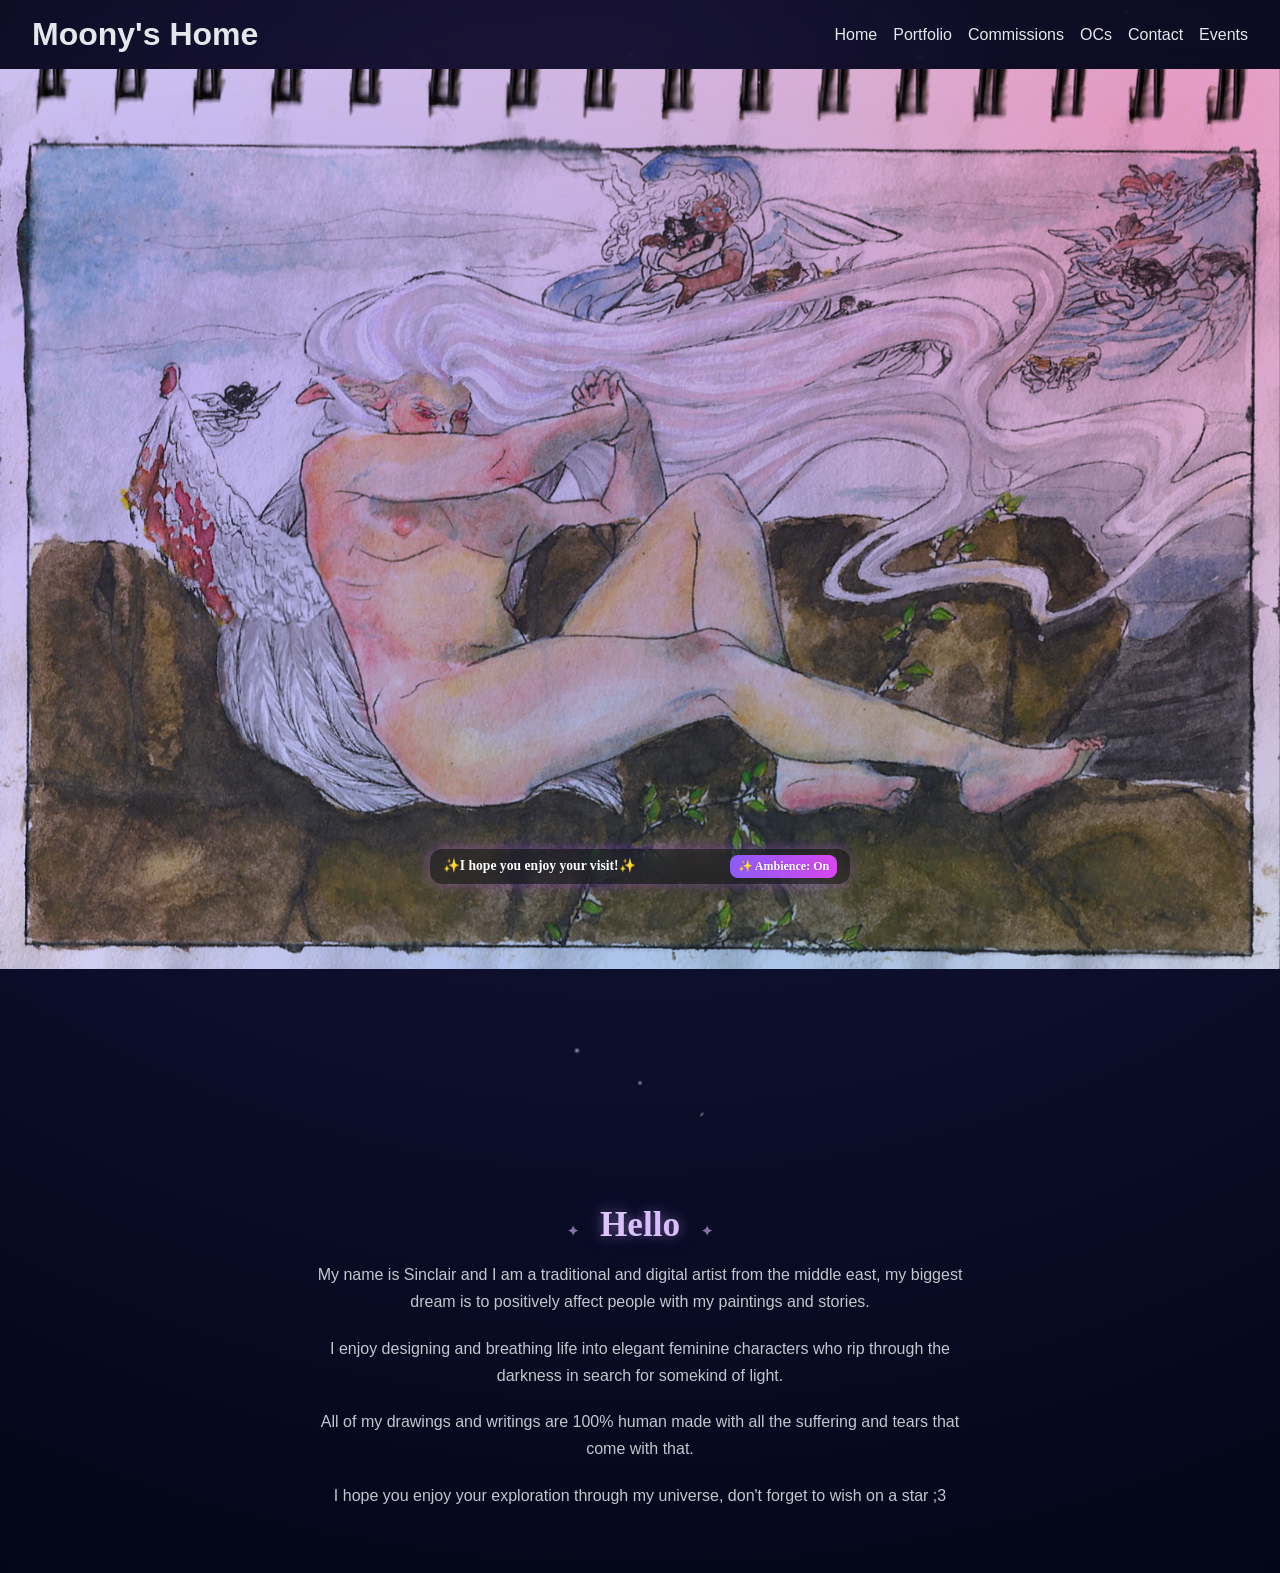
==== commit ffd7ac7e: "navbar" ====
--- a/index.html
+++ b/index.html
@@ -10,16 +10,22 @@
 </head>
 <body>
     
-  <header class="navbar">
-    <h1 class="logo">Moony's Home</h1>
-    <nav>
-      <a href="index.html">Home</a>
-      <a href="portfolio.html">Portfolio</a>
-      <a href="commissions.html">Commissions</a>
-      <a href="ocs.html">OCs</a>
-      <a href="contact.html">Contact</a>
-      <a href="events.html">Events</a>
-    </nav>
+  <header class="navbar">
+    <h1 class="logo">Moony's Home</h1>
+    <button class="nav-toggle" aria-label="Open menu" aria-expanded="false" aria-controls="site-nav">
+      <span class="nav-toggle-orbit" aria-hidden="true"></span>
+      <span class="nav-toggle-line" aria-hidden="true"></span>
+      <span class="nav-toggle-line" aria-hidden="true"></span>
+      <span class="nav-toggle-line" aria-hidden="true"></span>
+    </button>
+    <nav id="site-nav" class="nav-links">
+      <a href="index.html">Home</a>
+      <a href="portfolio.html">Portfolio</a>
+      <a href="commissions.html">Commissions</a>
+      <a href="ocs.html">OCs</a>
+      <a href="contact.html">Contact</a>
+      <a href="events.html">Events</a>
+    </nav>
    
 
   </header>
--- a/css/style.css
+++ b/css/style.css
@@ -19,23 +19,164 @@
   min-height: 100vh;
 }
 
-.navbar {
-  display: flex;
-  justify-content: space-between;
-  padding: 1rem 2rem;
-  background: rgba(0, 0, 0, 0.4);
-  backdrop-filter: blur(10px);
-}
-
-.navbar a {
-  color: var(--text-main);
-  margin-left: 1rem;
-  text-decoration: none;
-}
-
-.navbar a:hover {
-  color: var(--accent);
-}
+.navbar {
+  display: flex;
+  justify-content: space-between;
+  padding: 1rem 2rem;
+  background: rgba(0, 0, 0, 0.4);
+  backdrop-filter: blur(10px);
+  align-items: center;
+  gap: 1rem;
+  position: relative;
+  z-index: 20;
+}
+
+.navbar a {
+  color: var(--text-main);
+  margin-left: 1rem;
+  text-decoration: none;
+}
+
+.navbar a:hover {
+  color: var(--accent);
+}
+
+.nav-links {
+  display: flex;
+  align-items: center;
+}
+
+.nav-toggle {
+  display: none;
+  position: relative;
+  width: 46px;
+  height: 46px;
+  border-radius: 999px;
+  background:
+    radial-gradient(circle at 30% 30%, rgba(216,180,254,0.25), transparent 55%),
+    rgba(7, 7, 20, 0.6);
+  border: 1px solid rgba(139, 92, 246, 0.45);
+  box-shadow:
+    0 0 18px rgba(139, 92, 246, 0.25),
+    inset 0 0 10px rgba(255, 255, 255, 0.05);
+  cursor: pointer;
+}
+
+.nav-toggle-orbit {
+  position: absolute;
+  inset: 7px;
+  border-radius: 50%;
+  border: 1px dashed rgba(216, 180, 254, 0.55);
+  opacity: 0.9;
+  animation: nav-orbit 6s linear infinite;
+}
+
+.nav-toggle-line {
+  position: absolute;
+  left: 50%;
+  width: 22px;
+  height: 2px;
+  border-radius: 999px;
+  background: linear-gradient(90deg, rgba(255,255,255,0.9), rgba(216,180,254,0.9));
+  transform: translateX(-50%);
+  transition: transform 0.25s ease, opacity 0.2s ease;
+  box-shadow: 0 0 8px rgba(216, 180, 254, 0.5);
+}
+
+.nav-toggle-line::after {
+  content: "";
+  position: absolute;
+  right: -3px;
+  top: 50%;
+  width: 4px;
+  height: 4px;
+  border-radius: 50%;
+  background: #ffffff;
+  transform: translateY(-50%);
+  box-shadow: 0 0 8px rgba(255, 255, 255, 0.8);
+}
+
+.nav-toggle-line:nth-child(2) { top: 16px; }
+.nav-toggle-line:nth-child(3) { top: 22px; }
+.nav-toggle-line:nth-child(4) { top: 28px; }
+
+.navbar.open .nav-toggle-line:nth-child(2) {
+  transform: translateX(-50%) translateY(6px) rotate(45deg);
+}
+
+.navbar.open .nav-toggle-line:nth-child(3) {
+  opacity: 0;
+}
+
+.navbar.open .nav-toggle-line:nth-child(4) {
+  transform: translateX(-50%) translateY(-6px) rotate(-45deg);
+}
+
+.navbar.open .nav-toggle-orbit {
+  opacity: 0.6;
+  transform: scale(1.08);
+}
+
+@keyframes nav-orbit {
+  0% { transform: rotate(0deg); }
+  100% { transform: rotate(360deg); }
+}
+
+@media (prefers-reduced-motion: reduce) {
+  .nav-toggle-orbit {
+    animation: none;
+  }
+}
+
+@media (max-width: 800px) {
+  .navbar {
+    padding: 0.9rem 1.2rem;
+  }
+
+  .nav-toggle {
+    display: inline-flex;
+    align-items: center;
+    justify-content: center;
+  }
+
+  .nav-links {
+    position: absolute;
+    top: calc(100% + 0.6rem);
+    left: 1rem;
+    right: 1rem;
+    flex-direction: column;
+    align-items: stretch;
+    gap: 0.4rem;
+    padding: 0.8rem;
+    background: rgba(8, 8, 24, 0.88);
+    border: 1px solid rgba(139, 92, 246, 0.4);
+    border-radius: 16px;
+    box-shadow:
+      0 12px 30px rgba(2, 6, 23, 0.55),
+      0 0 18px rgba(139, 92, 246, 0.25);
+    opacity: 0;
+    transform: translateY(-8px) scale(0.98);
+    pointer-events: none;
+    transition: opacity 0.25s ease, transform 0.25s ease;
+  }
+
+  .navbar.open .nav-links {
+    opacity: 1;
+    transform: translateY(0) scale(1);
+    pointer-events: auto;
+  }
+
+  .navbar a {
+    margin-left: 0;
+    padding: 0.6rem 0.8rem;
+    border-radius: 12px;
+    background: rgba(255, 255, 255, 0.04);
+  }
+
+  .navbar a:hover {
+    background: rgba(139, 92, 246, 0.15);
+  }
+}
 body::before {
   content: "";
   position: fixed;
@@ -184,14 +325,14 @@
 
 /* nebula effect */
 
-.hero-nebula {
-  position: absolute;
-  inset: -20%;
-  z-index: 2;
-  pointer-events: none;
-
-  background:
-    radial-gradient(circle at 20% 30%, rgba(167, 139, 250, 0.658), transparent 55%),
+.hero-nebula {
+  position: absolute;
+  inset: -20%;
+  z-index: 2;
+  pointer-events: none;
+
+  background:
+    radial-gradient(circle at 20% 30%, rgba(167, 139, 250, 0.658), transparent 55%),
     radial-gradient(circle at 80% 20%, rgba(236, 72, 154, 0.579), transparent 60%),
     radial-gradient(circle at 60% 70%, rgba(56, 191, 248, 0.523), transparent 65%),
     radial-gradient(circle at 40% 80%, rgba(216, 180, 254, 0.588), transparent 60%);
@@ -217,93 +358,93 @@
 
 
 @media (min-width: 1024px) {
-  .hero-stars {
-    background-image:
-      radial-gradient(2.5px 2.5px at 10% 15%, rgba(255,255,255,0.95), transparent),
-      radial-gradient(2px 2px at 20% 45%, rgba(255,255,255,0.85), transparent),
-      radial-gradient(3px 3px at 35% 20%, rgba(255,255,255,1), transparent),
-      radial-gradient(2.2px 2.2px at 48% 60%, rgba(255,255,255,0.8), transparent),
-      radial-gradient(2px 2px at 60% 35%, rgba(255,255,255,0.9), transparent),
-      radial-gradient(3px 3px at 70% 75%, rgba(255,255,255,1), transparent),
-      radial-gradient(2px 2px at 80% 55%, rgba(255,255,255,0.85), transparent),
-      radial-gradient(3.2px 3.2px at 88% 22%, rgba(255,255,255,1), transparent),
-      radial-gradient(2.4px 2.4px at 95% 70%, rgba(255,255,255,0.9), transparent);
-  }
-    .hero-stars-pulse {
-      filter: drop-shadow(0 0 6px rgba(255,255,255,0.4));
-    }
-  }
-
-
-
-.hero-stars,
-.hero-stars-pulse {
-  position: absolute;
-  width: 280px;
-  height: 240px;
-  left: 50%;
-  top: -70px;
-  transform: translate(-50%, 0) scale(0.9);
-  z-index: 6;
-  pointer-events: none;
-
-  background-repeat: no-repeat;
-  background-size: contain;
-  background-position: center;
-
-  opacity: 0;
-  transition: opacity 350ms ease, transform 350ms ease;
-
-  /* Heart silhouette (clip-path + mask for broader support) */
-  clip-path: polygon(
-    50% 12%,
-    58% 4%,
-    73% 2%,
-    86% 10%,
-    92% 24%,
-    90% 38%,
-    84% 52%,
-    74% 66%,
-    62% 79%,
-    50% 92%,
-    38% 79%,
-    26% 66%,
-    16% 52%,
-    10% 38%,
-    8% 24%,
-    14% 10%,
-    27% 2%,
-    42% 4%
-  );
-
-  -webkit-mask-image: url("data:image/svg+xml,%3Csvg xmlns='http://www.w3.org/2000/svg' viewBox='0 0 200 180'%3E%3Cpath fill='white' d='M100 28 C120 0 180 4 180 58 C180 110 122 140 100 172 C78 140 20 110 20 58 C20 4 80 0 100 28 Z'/%3E%3C/svg%3E");
-  mask-image: url("data:image/svg+xml,%3Csvg xmlns='http://www.w3.org/2000/svg' viewBox='0 0 200 180'%3E%3Cpath fill='white' d='M100 28 C120 0 180 4 180 58 C180 110 122 140 100 172 C78 140 20 110 20 58 C20 4 80 0 100 28 Z'/%3E%3C/svg%3E");
-  -webkit-mask-repeat: no-repeat;
-  mask-repeat: no-repeat;
-  -webkit-mask-size: contain;
-  mask-size: contain;
-  -webkit-mask-position: center;
-  mask-position: center;
-}
-
-.hero-stars {
-  z-index: 6;
-  filter: drop-shadow(0 0 8px rgba(255,255,255,0.5));
-
-  animation: heart-float 8s ease-in-out infinite;
-}
-
-
-@keyframes heart-float {
-  0%, 100% {
-    transform: translate(-50%, -10%) scale(1);
-    opacity: 0.9;
-  }
-  50% {
-    transform: translate(-50%, -12%) scale(1.02);
-    opacity: 1;
-  }
-}
+  .hero-stars {
+    background-image:
+      radial-gradient(2.5px 2.5px at 10% 15%, rgba(255,255,255,0.95), transparent),
+      radial-gradient(2px 2px at 20% 45%, rgba(255,255,255,0.85), transparent),
+      radial-gradient(3px 3px at 35% 20%, rgba(255,255,255,1), transparent),
+      radial-gradient(2.2px 2.2px at 48% 60%, rgba(255,255,255,0.8), transparent),
+      radial-gradient(2px 2px at 60% 35%, rgba(255,255,255,0.9), transparent),
+      radial-gradient(3px 3px at 70% 75%, rgba(255,255,255,1), transparent),
+      radial-gradient(2px 2px at 80% 55%, rgba(255,255,255,0.85), transparent),
+      radial-gradient(3.2px 3.2px at 88% 22%, rgba(255,255,255,1), transparent),
+      radial-gradient(2.4px 2.4px at 95% 70%, rgba(255,255,255,0.9), transparent);
+  }
+    .hero-stars-pulse {
+      filter: drop-shadow(0 0 6px rgba(255,255,255,0.4));
+    }
+  }
+
+
+
+.hero-stars,
+.hero-stars-pulse {
+  position: absolute;
+  width: 280px;
+  height: 240px;
+  left: 50%;
+  top: -70px;
+  transform: translate(-50%, 0) scale(0.9);
+  z-index: 6;
+  pointer-events: none;
+
+  background-repeat: no-repeat;
+  background-size: contain;
+  background-position: center;
+
+  opacity: 0;
+  transition: opacity 350ms ease, transform 350ms ease;
+
+  /* Heart silhouette (clip-path + mask for broader support) */
+  clip-path: polygon(
+    50% 12%,
+    58% 4%,
+    73% 2%,
+    86% 10%,
+    92% 24%,
+    90% 38%,
+    84% 52%,
+    74% 66%,
+    62% 79%,
+    50% 92%,
+    38% 79%,
+    26% 66%,
+    16% 52%,
+    10% 38%,
+    8% 24%,
+    14% 10%,
+    27% 2%,
+    42% 4%
+  );
+
+  -webkit-mask-image: url("data:image/svg+xml,%3Csvg xmlns='http://www.w3.org/2000/svg' viewBox='0 0 200 180'%3E%3Cpath fill='white' d='M100 28 C120 0 180 4 180 58 C180 110 122 140 100 172 C78 140 20 110 20 58 C20 4 80 0 100 28 Z'/%3E%3C/svg%3E");
+  mask-image: url("data:image/svg+xml,%3Csvg xmlns='http://www.w3.org/2000/svg' viewBox='0 0 200 180'%3E%3Cpath fill='white' d='M100 28 C120 0 180 4 180 58 C180 110 122 140 100 172 C78 140 20 110 20 58 C20 4 80 0 100 28 Z'/%3E%3C/svg%3E");
+  -webkit-mask-repeat: no-repeat;
+  mask-repeat: no-repeat;
+  -webkit-mask-size: contain;
+  mask-size: contain;
+  -webkit-mask-position: center;
+  mask-position: center;
+}
+
+.hero-stars {
+  z-index: 6;
+  filter: drop-shadow(0 0 8px rgba(255,255,255,0.5));
+
+  animation: heart-float 8s ease-in-out infinite;
+}
+
+
+@keyframes heart-float {
+  0%, 100% {
+    transform: translate(-50%, -10%) scale(1);
+    opacity: 0.9;
+  }
+  50% {
+    transform: translate(-50%, -12%) scale(1.02);
+    opacity: 1;
+  }
+}
 
 @media (min-width: 1024px) {
   .hero-stars-pulse {
@@ -315,19 +456,19 @@
 }
 
 
-.hero-stars-pulse {
-  z-index: 7;
-  opacity: 0.6;
-  filter: blur(0.6px);
-
-  animation: stars-pulse 6s ease-in-out infinite;
-}
-
-.hero-stars.is-visible,
-.hero-stars-pulse.is-visible {
-  opacity: 1;
-  transform: translate(-50%, 0) scale(1);
-}
+.hero-stars-pulse {
+  z-index: 7;
+  opacity: 0.6;
+  filter: blur(0.6px);
+
+  animation: stars-pulse 6s ease-in-out infinite;
+}
+
+.hero-stars.is-visible,
+.hero-stars-pulse.is-visible {
+  opacity: 1;
+  transform: translate(-50%, 0) scale(1);
+}
 
 @keyframes stars-pulse {
   0%, 100% {
@@ -363,18 +504,18 @@
   margin-bottom: 1.2rem;
 }
 
-.hero-title {
-  margin-top: 0;
-  font-size: clamp(2rem, 5vw, 3.2rem);
-  font-weight: 600;
-  text-align: center;
-  color: #f5f3ff;
-  position: relative;
-  z-index: 5;
-  text-shadow:
-    0 0 12px rgba(216,180,254,0.6),
-    0 0 24px rgba(167,139,250,0.4);
-}
+.hero-title {
+  margin-top: 0;
+  font-size: clamp(2rem, 5vw, 3.2rem);
+  font-weight: 600;
+  text-align: center;
+  color: #f5f3ff;
+  position: relative;
+  z-index: 5;
+  text-shadow:
+    0 0 12px rgba(216,180,254,0.6),
+    0 0 24px rgba(167,139,250,0.4);
+}
 
 .hero-star {
   text-decoration: none;
@@ -417,13 +558,13 @@
 }
 
 
-.constellation-line {
-  position: absolute;
-  top: 60%;
-  left: 50%;
-  width: calc(100% - 5.5rem); /* distance between stars */
-  height: 1px;
-  display: none;
+.constellation-line {
+  position: absolute;
+  top: 60%;
+  left: 50%;
+  width: calc(100% - 5.5rem); /* distance between stars */
+  height: 1px;
+  display: none;
 
   transform: translate(-50%, -50%);
 
@@ -493,14 +634,14 @@
   }
 }
 
-.hero-title-wrap {
-  position: relative;
-  display: block;
-  width: 100%;
-  min-height: 0;
-  padding-top: 140px; /* space for heart above the title */
-  z-index: 1;
-}
+.hero-title-wrap {
+  position: relative;
+  display: block;
+  width: 100%;
+  min-height: 0;
+  padding-top: 140px; /* space for heart above the title */
+  z-index: 1;
+}
 
 
 .hero-title {
@@ -579,34 +720,67 @@
 
 /* sigil */
 
-.sigil-wrapper {
-  position: absolute;
-  top: calc(50% - 70px);
-  left: 50%;
-  transform: translate(-50%, -50%);
-  width: 200px;
-  height: 200px;
-
-  opacity: 0;
-  pointer-events: none;
-}
-
-.sigil-wrapper.active {
-  opacity: 1;
-  pointer-events: auto;
-}
-
-.sigil-star {
-  position: absolute;
-  background: transparent;
-  border: 0;
-  padding: 0;
-  color: #f5f3ff;
-  font-size: 1.1rem;
-  line-height: 1;
-  cursor: pointer;
-}
-
+.sigil-wrapper {
+  position: absolute;
+  top: calc(50% - 70px);
+  left: 50%;
+  transform: translate(-50%, -50%);
+  width: 200px;
+  height: 200px;
+
+  opacity: 0;
+  pointer-events: none;
+}
+
+.sigil-wrapper.active {
+  opacity: 1;
+  pointer-events: auto;
+}
+
+.sigil-star {
+  position: absolute;
+  background: transparent;
+  border: 0;
+  padding: 0;
+  color: #d8b4fe;
+  font-size: 0.95rem;
+  line-height: 1;
+  cursor: pointer;
+  opacity: 0;
+  transform: scale(0.85);
+  text-shadow:
+    0 0 6px rgba(216, 180, 254, 0.8),
+    0 0 12px rgba(167, 139, 250, 0.6);
+  filter: drop-shadow(0 0 8px rgba(216, 180, 254, 0.65));
+  transition: opacity 805ms ease, transform 805ms ease, filter 805ms ease;
+}
+
+.sigil-star.show {
+  opacity: 1;
+  transform: scale(1);
+}
+
+.sigil-star.correct {
+  color: #ffffff;
+  text-shadow:
+    0 0 10px rgba(255, 255, 255, 0.95),
+    0 0 18px rgba(216, 180, 254, 0.7);
+  filter: drop-shadow(0 0 12px rgba(255, 255, 255, 0.9));
+}
+
+.sigil-wrapper.shake {
+  animation: sigil-shake 420ms ease;
+}
+
+@keyframes sigil-shake {
+  0%, 100% { transform: translate(-50%, -50%); }
+  15% { transform: translate(calc(-50% - 6px), -50%); }
+  30% { transform: translate(calc(-50% + 6px), -50%); }
+  45% { transform: translate(calc(-50% - 4px), -50%); }
+  60% { transform: translate(calc(-50% + 4px), -50%); }
+  75% { transform: translate(calc(-50% - 2px), -50%); }
+  90% { transform: translate(calc(-50% + 2px), -50%); }
+}
 
 
 
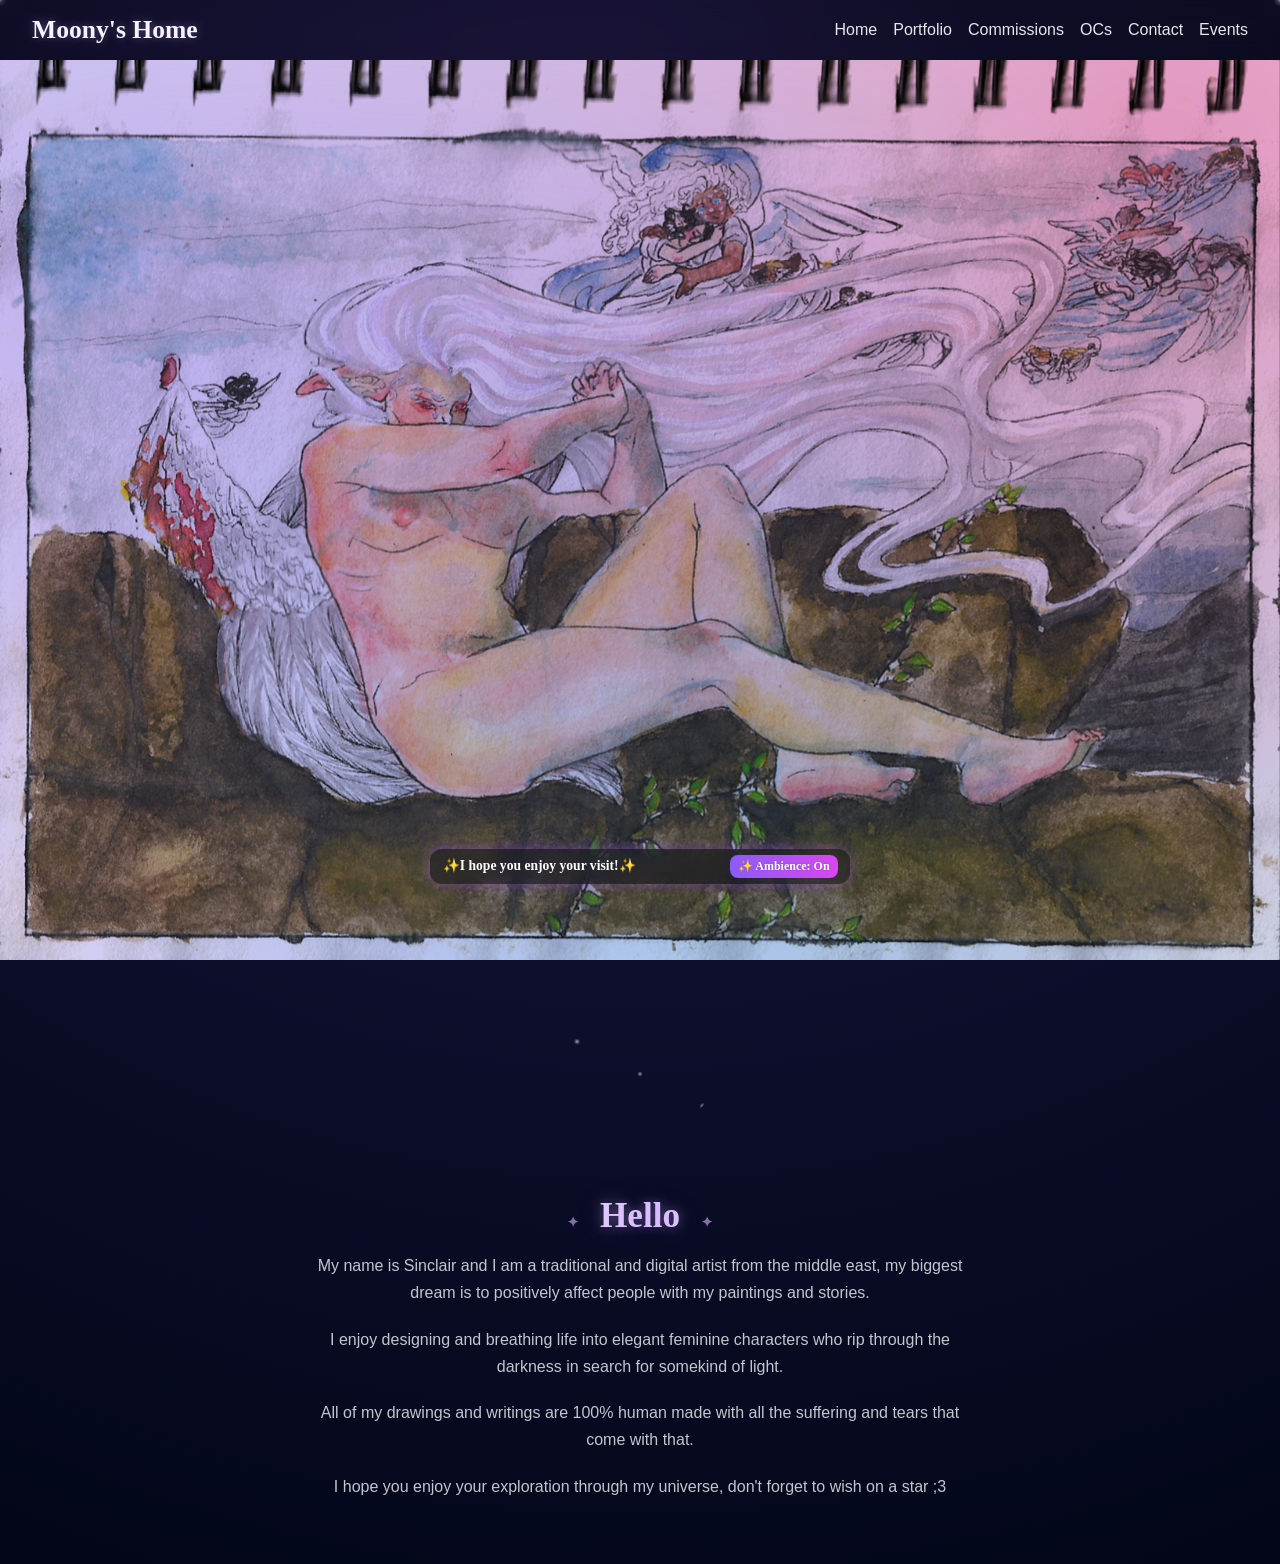
==== commit 3dfb7bdc: "fixess" ====
--- a/index.html
+++ b/index.html
@@ -44,8 +44,8 @@
 </section>
 
 
-<section class="about-section reveal">
- <div class="hero-title-wrap">
+<section class="about-section">
+ <div class="hero-title-wrap reveal" data-reveal-delay="0">
   <div class="hero-stars" aria-hidden="true"></div>
   <div class="hero-stars-pulse" aria-hidden="true"></div>
 
@@ -77,23 +77,25 @@
 </div>
 
 
-  <p>
-    My name is Sinclair and I am a traditional and digital artist from the middle east,
-    my biggest dream is to positively affect people with my paintings and stories.
-  </p>
-
-  <p>
-    I enjoy designing and breathing life into elegant feminine characters who rip through the darkness in search for somekind of light.
-  </p>
-
-  <p>
-    All of my drawings and writings are 100% human made with all the suffering and tears that come with that.
-  </p>
-
-  <p>
-    I hope you enjoy your exploration through my universe, don't forget to wish on a star ;3
-  </p>
-</section>
+  <div class="about-body reveal" data-reveal-delay="140">
+    <p>
+      My name is Sinclair and I am a traditional and digital artist from the middle east,
+      my biggest dream is to positively affect people with my paintings and stories.
+    </p>
+
+    <p>
+      I enjoy designing and breathing life into elegant feminine characters who rip through the darkness in search for somekind of light.
+    </p>
+
+    <p>
+      All of my drawings and writings are 100% human made with all the suffering and tears that come with that.
+    </p>
+
+    <p>
+      I hope you enjoy your exploration through my universe, don't forget to wish on a star ;3
+    </p>
+  </div>
+</section>
 
 
 
--- a/css/style.css
+++ b/css/style.css
@@ -41,6 +41,18 @@
   color: var(--accent);
 }
 
+.logo {
+  font-family: "Playfair Display", serif;
+  font-weight: 600;
+  font-size: clamp(1.1rem, 3vw, 1.6rem);
+  color: #f5f3ff;
+  text-shadow: 0 0 10px rgba(216, 180, 254, 0.35);
+  line-height: 1.1;
+  max-width: 100%;
+  min-width: 0;
+  word-break: break-word;
+}
+
 .nav-links {
   display: flex;
   align-items: center;
@@ -51,24 +63,32 @@
   position: relative;
   width: 46px;
   height: 46px;
+  min-width: 46px;
+  min-height: 46px;
+  aspect-ratio: 1 / 1;
+  flex: 0 0 46px;
   border-radius: 999px;
   background:
-    radial-gradient(circle at 30% 30%, rgba(216,180,254,0.25), transparent 55%),
-    rgba(7, 7, 20, 0.6);
-  border: 1px solid rgba(139, 92, 246, 0.45);
+    radial-gradient(circle at 30% 30%, rgba(216,180,254,0.18), transparent 58%),
+    radial-gradient(circle at 70% 70%, rgba(236,72,153,0.12), transparent 62%),
+    rgba(6, 8, 22, 0.65);
+  border: 1px solid rgba(216, 180, 254, 0.35);
   box-shadow:
-    0 0 18px rgba(139, 92, 246, 0.25),
-    inset 0 0 10px rgba(255, 255, 255, 0.05);
+    0 0 12px rgba(139, 92, 246, 0.2),
+    0 0 20px rgba(236, 72, 153, 0.12),
+    inset 0 0 8px rgba(255, 255, 255, 0.04);
   cursor: pointer;
+  overflow: hidden;
 }
 
 .nav-toggle-orbit {
   position: absolute;
   inset: 7px;
   border-radius: 50%;
-  border: 1px dashed rgba(216, 180, 254, 0.55);
-  opacity: 0.9;
-  animation: nav-orbit 6s linear infinite;
+  border: 1px dotted rgba(216, 180, 254, 0.35);
+  opacity: 0.6;
+  animation: nav-orbit 9s linear infinite;
+  filter: drop-shadow(0 0 4px rgba(216, 180, 254, 0.2));
 }
 
 .nav-toggle-line {
@@ -77,10 +97,10 @@
   width: 22px;
   height: 2px;
   border-radius: 999px;
-  background: linear-gradient(90deg, rgba(255,255,255,0.9), rgba(216,180,254,0.9));
+  background: linear-gradient(90deg, rgba(255,255,255,0.85), rgba(167,139,250,0.8), rgba(236,72,153,0.6));
   transform: translateX(-50%);
   transition: transform 0.25s ease, opacity 0.2s ease;
-  box-shadow: 0 0 8px rgba(216, 180, 254, 0.5);
+  box-shadow: 0 0 6px rgba(216, 180, 254, 0.35);
 }
 
 .nav-toggle-line::after {
@@ -88,12 +108,39 @@
   position: absolute;
   right: -3px;
   top: 50%;
-  width: 4px;
-  height: 4px;
+  width: 3px;
+  height: 3px;
   border-radius: 50%;
   background: #ffffff;
   transform: translateY(-50%);
-  box-shadow: 0 0 8px rgba(255, 255, 255, 0.8);
+  box-shadow: 0 0 6px rgba(255, 255, 255, 0.6);
+}
+
+.nav-toggle::before,
+.nav-toggle::after {
+  content: "";
+  position: absolute;
+  width: 3px;
+  height: 3px;
+  border-radius: 50%;
+  background: #ffffff;
+  box-shadow:
+    0 0 6px rgba(255,255,255,0.6),
+    0 0 10px rgba(167,139,250,0.5);
+  animation: nav-twinkle 6s ease-in-out infinite;
+  opacity: 0.6;
+}
+
+.nav-toggle::before {
+  top: 10px;
+  left: 12px;
+  animation-delay: 0.6s;
+}
+
+.nav-toggle::after {
+  bottom: 10px;
+  right: 11px;
+  animation-delay: 1.8s;
 }
 
 .nav-toggle-line:nth-child(2) { top: 16px; }
@@ -120,17 +167,30 @@
 @keyframes nav-orbit {
   0% { transform: rotate(0deg); }
   100% { transform: rotate(360deg); }
+}
+
+@keyframes nav-twinkle {
+  0%, 100% { transform: scale(0.9); opacity: 0.4; }
+  50% { transform: scale(1); opacity: 0.7; }
 }
 
 @media (prefers-reduced-motion: reduce) {
   .nav-toggle-orbit {
     animation: none;
   }
+  .nav-toggle::before,
+  .nav-toggle::after {
+    animation: none;
+  }
 }
 
 @media (max-width: 800px) {
   .navbar {
     padding: 0.9rem 1.2rem;
+  }
+
+  .logo {
+    max-width: calc(100% - 72px);
   }
 
   .nav-toggle {
@@ -147,13 +207,17 @@
     flex-direction: column;
     align-items: stretch;
     gap: 0.4rem;
-    padding: 0.8rem;
-    background: rgba(8, 8, 24, 0.88);
-    border: 1px solid rgba(139, 92, 246, 0.4);
-    border-radius: 16px;
+    padding: 0.9rem;
+    background:
+      radial-gradient(circle at 20% 20%, rgba(139,92,246,0.18), transparent 60%),
+      radial-gradient(circle at 80% 0%, rgba(236,72,153,0.12), transparent 65%),
+      rgba(6, 8, 22, 0.9);
+    border: 1px solid rgba(216, 180, 254, 0.3);
+    border-radius: 18px;
     box-shadow:
-      0 12px 30px rgba(2, 6, 23, 0.55),
-      0 0 18px rgba(139, 92, 246, 0.25);
+      0 12px 30px rgba(2, 6, 23, 0.5),
+      0 0 12px rgba(139, 92, 246, 0.2);
+    backdrop-filter: blur(12px);
     opacity: 0;
     transform: translateY(-8px) scale(0.98);
     pointer-events: none;
@@ -1486,3 +1550,4 @@
     animation: none;
   }
 }
+
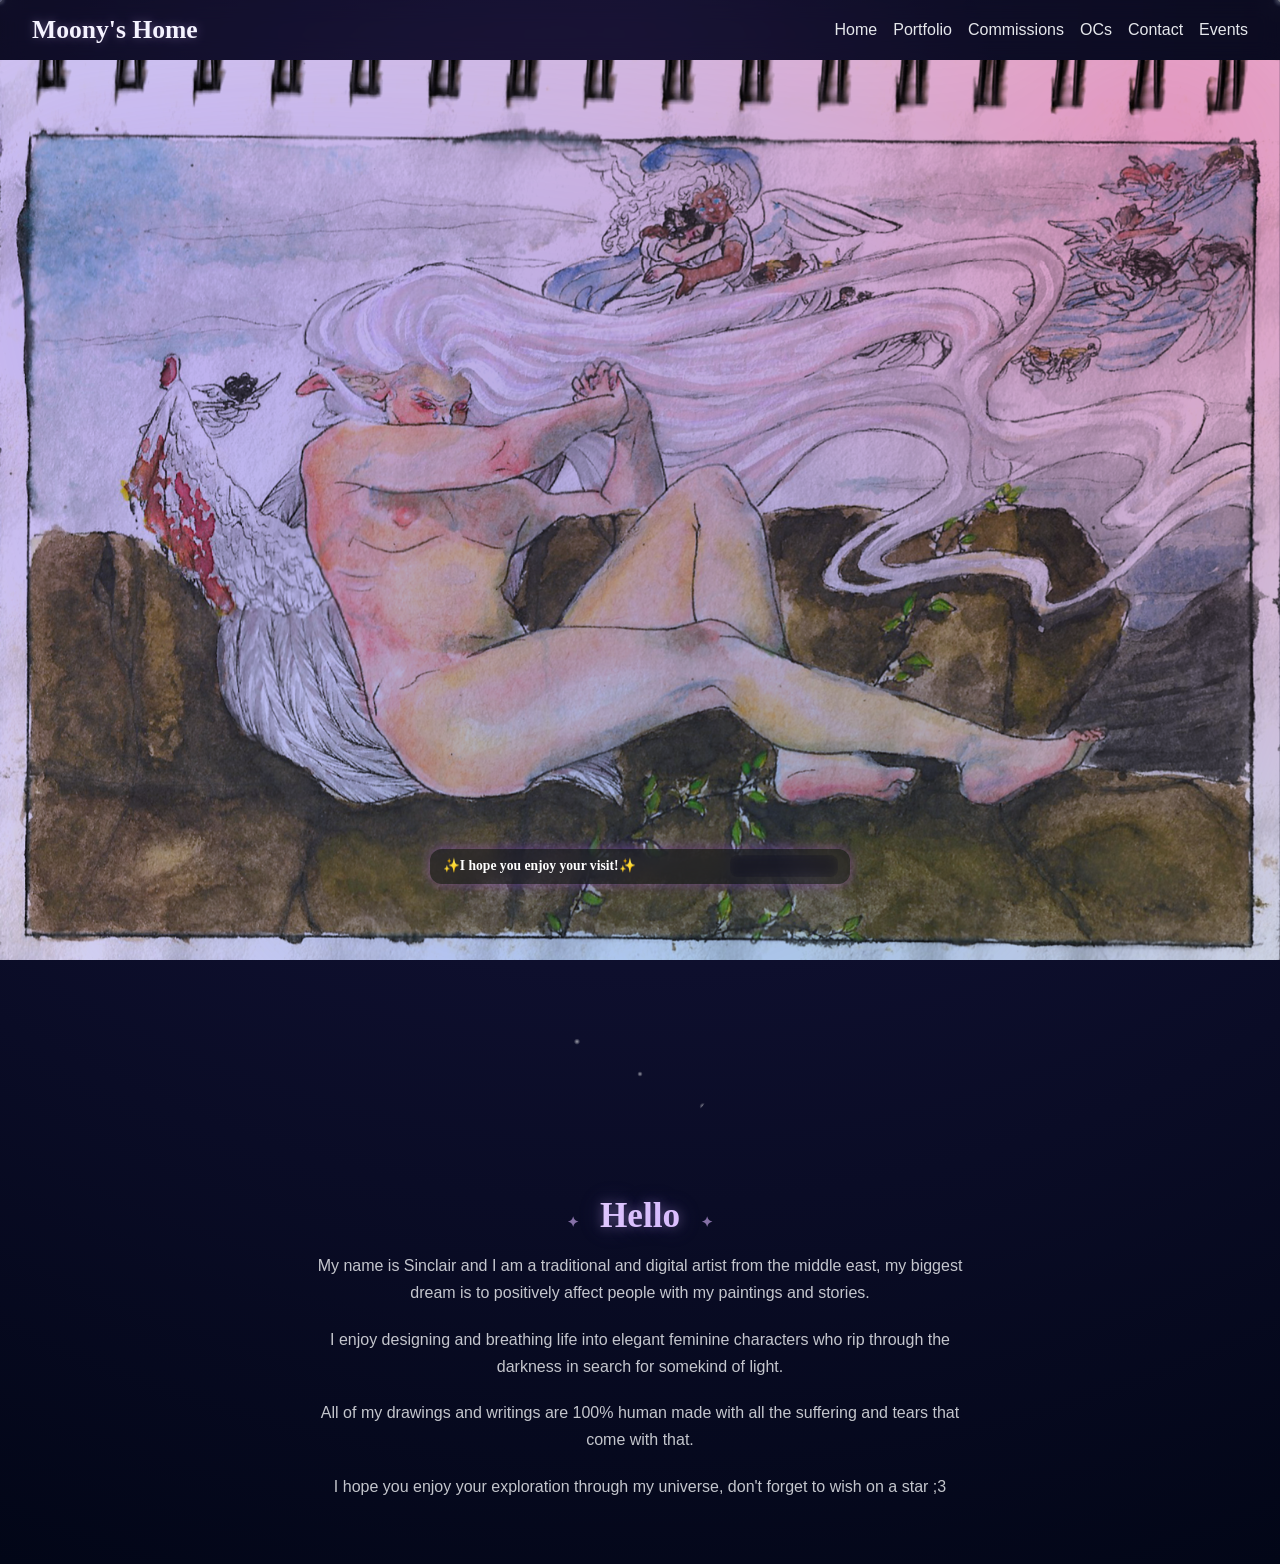
==== commit ad7d2c37: "changes" ====
--- a/index.html
+++ b/index.html
@@ -5,9 +5,10 @@
   <meta name="viewport" content="width=device-width, initial-scale=1.0" />
   <title>SINCLAIR | Art Portfolio</title>
 
-  <link rel="stylesheet" href="css/style.css" />
-  <link rel="stylesheet" href="css/responsive.css" />
-</head>
+  <link rel="stylesheet" href="css/style.css" />
+  <link rel="stylesheet" href="css/responsive.css" />
+  <link rel="stylesheet" href="css/home.css" />
+</head>
 <body>
     
   <header class="navbar">
--- a/css/style.css
+++ b/css/style.css
@@ -19,228 +19,235 @@
   min-height: 100vh;
 }
 
-.navbar {
-  display: flex;
-  justify-content: space-between;
-  padding: 1rem 2rem;
-  background: rgba(0, 0, 0, 0.4);
-  backdrop-filter: blur(10px);
-  align-items: center;
-  gap: 1rem;
-  position: relative;
-  z-index: 20;
-}
-
-.navbar a {
-  color: var(--text-main);
-  margin-left: 1rem;
-  text-decoration: none;
-}
-
-.navbar a:hover {
-  color: var(--accent);
-}
-
-.logo {
-  font-family: "Playfair Display", serif;
-  font-weight: 600;
-  font-size: clamp(1.1rem, 3vw, 1.6rem);
-  color: #f5f3ff;
-  text-shadow: 0 0 10px rgba(216, 180, 254, 0.35);
-  line-height: 1.1;
-  max-width: 100%;
-  min-width: 0;
-  word-break: break-word;
-}
-
-.nav-links {
-  display: flex;
-  align-items: center;
-}
-
-.nav-toggle {
-  display: none;
-  position: relative;
-  width: 46px;
-  height: 46px;
-  min-width: 46px;
-  min-height: 46px;
-  aspect-ratio: 1 / 1;
-  flex: 0 0 46px;
-  border-radius: 999px;
-  background:
-    radial-gradient(circle at 30% 30%, rgba(216,180,254,0.18), transparent 58%),
-    radial-gradient(circle at 70% 70%, rgba(236,72,153,0.12), transparent 62%),
-    rgba(6, 8, 22, 0.65);
-  border: 1px solid rgba(216, 180, 254, 0.35);
-  box-shadow:
-    0 0 12px rgba(139, 92, 246, 0.2),
-    0 0 20px rgba(236, 72, 153, 0.12),
-    inset 0 0 8px rgba(255, 255, 255, 0.04);
-  cursor: pointer;
-  overflow: hidden;
-}
-
-.nav-toggle-orbit {
-  position: absolute;
-  inset: 7px;
-  border-radius: 50%;
-  border: 1px dotted rgba(216, 180, 254, 0.35);
-  opacity: 0.6;
-  animation: nav-orbit 9s linear infinite;
-  filter: drop-shadow(0 0 4px rgba(216, 180, 254, 0.2));
-}
-
-.nav-toggle-line {
-  position: absolute;
-  left: 50%;
-  width: 22px;
-  height: 2px;
-  border-radius: 999px;
-  background: linear-gradient(90deg, rgba(255,255,255,0.85), rgba(167,139,250,0.8), rgba(236,72,153,0.6));
-  transform: translateX(-50%);
-  transition: transform 0.25s ease, opacity 0.2s ease;
-  box-shadow: 0 0 6px rgba(216, 180, 254, 0.35);
-}
-
-.nav-toggle-line::after {
-  content: "";
-  position: absolute;
-  right: -3px;
-  top: 50%;
-  width: 3px;
-  height: 3px;
-  border-radius: 50%;
-  background: #ffffff;
-  transform: translateY(-50%);
-  box-shadow: 0 0 6px rgba(255, 255, 255, 0.6);
-}
-
-.nav-toggle::before,
-.nav-toggle::after {
-  content: "";
-  position: absolute;
-  width: 3px;
-  height: 3px;
-  border-radius: 50%;
-  background: #ffffff;
-  box-shadow:
-    0 0 6px rgba(255,255,255,0.6),
-    0 0 10px rgba(167,139,250,0.5);
-  animation: nav-twinkle 6s ease-in-out infinite;
-  opacity: 0.6;
-}
-
-.nav-toggle::before {
-  top: 10px;
-  left: 12px;
-  animation-delay: 0.6s;
-}
-
-.nav-toggle::after {
-  bottom: 10px;
-  right: 11px;
-  animation-delay: 1.8s;
-}
-
-.nav-toggle-line:nth-child(2) { top: 16px; }
-.nav-toggle-line:nth-child(3) { top: 22px; }
-.nav-toggle-line:nth-child(4) { top: 28px; }
-
-.navbar.open .nav-toggle-line:nth-child(2) {
-  transform: translateX(-50%) translateY(6px) rotate(45deg);
-}
-
-.navbar.open .nav-toggle-line:nth-child(3) {
-  opacity: 0;
-}
-
-.navbar.open .nav-toggle-line:nth-child(4) {
-  transform: translateX(-50%) translateY(-6px) rotate(-45deg);
-}
-
-.navbar.open .nav-toggle-orbit {
-  opacity: 0.6;
-  transform: scale(1.08);
-}
-
-@keyframes nav-orbit {
-  0% { transform: rotate(0deg); }
-  100% { transform: rotate(360deg); }
-}
-
-@keyframes nav-twinkle {
-  0%, 100% { transform: scale(0.9); opacity: 0.4; }
-  50% { transform: scale(1); opacity: 0.7; }
-}
-
-@media (prefers-reduced-motion: reduce) {
-  .nav-toggle-orbit {
-    animation: none;
-  }
-  .nav-toggle::before,
-  .nav-toggle::after {
-    animation: none;
-  }
-}
-
-@media (max-width: 800px) {
-  .navbar {
-    padding: 0.9rem 1.2rem;
-  }
-
-  .logo {
-    max-width: calc(100% - 72px);
-  }
-
-  .nav-toggle {
-    display: inline-flex;
-    align-items: center;
-    justify-content: center;
-  }
-
-  .nav-links {
-    position: absolute;
-    top: calc(100% + 0.6rem);
-    left: 1rem;
-    right: 1rem;
-    flex-direction: column;
-    align-items: stretch;
-    gap: 0.4rem;
-    padding: 0.9rem;
-    background:
-      radial-gradient(circle at 20% 20%, rgba(139,92,246,0.18), transparent 60%),
-      radial-gradient(circle at 80% 0%, rgba(236,72,153,0.12), transparent 65%),
-      rgba(6, 8, 22, 0.9);
-    border: 1px solid rgba(216, 180, 254, 0.3);
-    border-radius: 18px;
-    box-shadow:
-      0 12px 30px rgba(2, 6, 23, 0.5),
-      0 0 12px rgba(139, 92, 246, 0.2);
-    backdrop-filter: blur(12px);
-    opacity: 0;
-    transform: translateY(-8px) scale(0.98);
-    pointer-events: none;
-    transition: opacity 0.25s ease, transform 0.25s ease;
-  }
-
-  .navbar.open .nav-links {
-    opacity: 1;
-    transform: translateY(0) scale(1);
-    pointer-events: auto;
-  }
-
-  .navbar a {
-    margin-left: 0;
-    padding: 0.6rem 0.8rem;
-    border-radius: 12px;
-    background: rgba(255, 255, 255, 0.04);
-  }
-
-  .navbar a:hover {
-    background: rgba(139, 92, 246, 0.15);
-  }
-}
+html {
+  scroll-behavior: smooth;
+}
+
+.navbar {
+  display: flex;
+  justify-content: space-between;
+  padding: 1rem 2rem;
+  background: rgba(0, 0, 0, 0.4);
+  backdrop-filter: blur(10px);
+  align-items: center;
+  gap: 1rem;
+  position: relative;
+  z-index: 20;
+}
+
+.navbar a {
+  color: var(--text-main);
+  margin-left: 1rem;
+  text-decoration: none;
+}
+
+.navbar a:hover {
+  color: var(--accent);
+}
+
+.logo {
+  font-family: "Playfair Display", serif;
+  font-weight: 600;
+  font-size: clamp(1.1rem, 3vw, 1.6rem);
+  color: #f5f3ff;
+  text-shadow: 0 0 10px rgba(216, 180, 254, 0.35);
+  line-height: 1.1;
+  max-width: 100%;
+  min-width: 0;
+  word-break: break-word;
+}
+
+.nav-links {
+  display: flex;
+  align-items: center;
+}
+
+.nav-toggle {
+  display: none;
+  position: relative;
+  width: 46px;
+  height: 46px;
+  min-width: 46px;
+  min-height: 46px;
+  aspect-ratio: 1 / 1;
+  flex: 0 0 46px;
+  border-radius: 999px;
+  background:
+    radial-gradient(circle at 30% 30%, rgba(216,180,254,0.18), transparent 58%),
+    radial-gradient(circle at 70% 70%, rgba(236,72,153,0.12), transparent 62%),
+    rgba(6, 8, 22, 0.65);
+  border: 1px solid rgba(216, 180, 254, 0.35);
+  box-shadow:
+    0 0 12px rgba(139, 92, 246, 0.2),
+    0 0 20px rgba(236, 72, 153, 0.12),
+    inset 0 0 8px rgba(255, 255, 255, 0.04);
+  cursor: pointer;
+  overflow: hidden;
+}
+
+.nav-toggle-orbit {
+  position: absolute;
+  inset: 7px;
+  border-radius: 50%;
+  border: 1px dotted rgba(216, 180, 254, 0.55);
+  opacity: 0.85;
+  animation: nav-orbit 6s linear infinite;
+  filter: drop-shadow(0 0 6px rgba(216, 180, 254, 0.3));
+}
+
+.nav-toggle-line {
+  position: absolute;
+  left: 50%;
+  width: 22px;
+  height: 2px;
+  border-radius: 999px;
+  background: linear-gradient(90deg, rgba(255,255,255,0.85), rgba(167,139,250,0.8), rgba(236,72,153,0.6));
+  transform: translateX(-50%);
+  transition: transform 0.25s ease, opacity 0.2s ease;
+  box-shadow: 0 0 6px rgba(216, 180, 254, 0.35);
+}
+
+.nav-toggle-line::after {
+  content: "";
+  position: absolute;
+  right: -3px;
+  top: 50%;
+  width: 3px;
+  height: 3px;
+  border-radius: 50%;
+  background: #ffffff;
+  transform: translateY(-50%);
+  box-shadow: 0 0 6px rgba(255, 255, 255, 0.6);
+}
+
+.nav-toggle::before,
+.nav-toggle::after {
+  content: "";
+  position: absolute;
+  width: 3px;
+  height: 3px;
+  border-radius: 50%;
+  background: #ffffff;
+  box-shadow:
+    0 0 6px rgba(255,255,255,0.6),
+    0 0 10px rgba(167,139,250,0.5);
+  top: 50%;
+  left: 50%;
+  animation: nav-orbit-star 7s linear infinite, nav-twinkle 6s ease-in-out infinite;
+  opacity: 0.6;
+}
+
+.nav-toggle::before {
+  animation-delay: 0s, 0.6s;
+}
+
+.nav-toggle::after {
+  animation-delay: -3.5s, 1.8s;
+}
+
+.nav-toggle-line:nth-child(2) { top: 16px; }
+.nav-toggle-line:nth-child(3) { top: 22px; }
+.nav-toggle-line:nth-child(4) { top: 28px; }
+
+.navbar.open .nav-toggle-line:nth-child(2) {
+  transform: translateX(-50%) translateY(6px) rotate(45deg);
+}
+
+.navbar.open .nav-toggle-line:nth-child(3) {
+  opacity: 0;
+}
+
+.navbar.open .nav-toggle-line:nth-child(4) {
+  transform: translateX(-50%) translateY(-6px) rotate(-45deg);
+}
+
+.navbar.open .nav-toggle-orbit {
+  opacity: 0.6;
+  transform: scale(1.08);
+}
+
+@keyframes nav-orbit {
+  0% { transform: rotate(0deg); }
+  100% { transform: rotate(360deg); }
+}
+
+@keyframes nav-twinkle {
+  0%, 100% { opacity: 0.35; }
+  50% { opacity: 0.7; }
+}
+
+@keyframes nav-orbit-star {
+  0% { transform: translate(-50%, -50%) rotate(0deg) translateX(13px); }
+  100% { transform: translate(-50%, -50%) rotate(360deg) translateX(13px); }
+}
+
+@media (prefers-reduced-motion: reduce) {
+  .nav-toggle-orbit {
+    animation: none;
+  }
+  .nav-toggle::before,
+  .nav-toggle::after {
+    animation: none;
+  }
+}
+
+@media (max-width: 800px) {
+  .navbar {
+    padding: 0.9rem 1.2rem;
+  }
+
+  .logo {
+    max-width: calc(100% - 72px);
+  }
+
+  .nav-toggle {
+    display: inline-flex;
+    align-items: center;
+    justify-content: center;
+  }
+
+  .nav-links {
+    position: absolute;
+    top: calc(100% + 0.6rem);
+    left: 1rem;
+    right: 1rem;
+    flex-direction: column;
+    align-items: stretch;
+    gap: 0.4rem;
+    padding: 0.9rem;
+    background:
+      radial-gradient(circle at 20% 20%, rgba(139,92,246,0.18), transparent 60%),
+      radial-gradient(circle at 80% 0%, rgba(236,72,153,0.12), transparent 65%),
+      rgba(6, 8, 22, 0.9);
+    border: 1px solid rgba(216, 180, 254, 0.3);
+    border-radius: 18px;
+    box-shadow:
+      0 12px 30px rgba(2, 6, 23, 0.5),
+      0 0 12px rgba(139, 92, 246, 0.2);
+    backdrop-filter: blur(12px);
+    opacity: 0;
+    transform: translateY(-8px) scale(0.98);
+    pointer-events: none;
+    transition: opacity 0.25s ease, transform 0.25s ease;
+  }
+
+  .navbar.open .nav-links {
+    opacity: 1;
+    transform: translateY(0) scale(1);
+    pointer-events: auto;
+  }
+
+  .navbar a {
+    margin-left: 0;
+    padding: 0.6rem 0.8rem;
+    border-radius: 12px;
+    background: rgba(255, 255, 255, 0.04);
+  }
+
+  .navbar a:hover {
+    background: rgba(139, 92, 246, 0.15);
+  }
+}
 body::before {
   content: "";
   position: fixed;
@@ -322,1007 +329,6 @@
   50% { transform: translate(30px, 15px) scale(1.02); }
   100% { transform: translate(0px, 0px) scale(1); }
 }
-
-/* =========================
-   FULLSCREEN HERO BASE
-========================= */
-
-.home-hero {
-  position: relative;
-  width: 100%;
-  height: 100vh;
-  overflow: hidden;
-  background: rgba(0, 0, 0, 0.134);
-}
-
-@media (max-width: 700px) {
-  .hero-nebula {
-    filter: blur(22px);
-    opacity: 0.75;
-  }
-
-  .hero-stars,
-  .hero-stars-pulse {
-    opacity: 0.9;
-  }
-}
-
-
-
-.home-hero-image {
-  position: absolute;
-  inset: 0;
-  width: 100%;
-  height: 100%;
-  object-fit: cover;
-  z-index: 1;
-    object-position: center top;
-
-  /* dreamy base filter */
-  filter:
-    saturate(1.15)
-    contrast(1.05)
-    brightness(0.95);
-}
-
-@media (min-width: 1024px) {
-  .home-hero-image {
-    object-position: center 28%;
-  }
-}
-
-
-.hero-galaxy {
-  position: absolute;
-  inset: 0;
-  z-index: 2;
-  pointer-events: none;
-
-  background:
-    radial-gradient(circle at 30% 20%, rgba(102, 27, 163, 0.362), transparent 50%),
-    radial-gradient(circle at 70% 60%, rgba(142, 38, 90, 0.234), transparent 55%),
-    radial-gradient(circle at 50% 80%, rgba(27, 105, 139, 0.364), transparent 60%);
-
-  mix-blend-mode: multiply;
-  opacity: 0.85;
-}
-
-/* nebula effect */
-
-.hero-nebula {
-  position: absolute;
-  inset: -20%;
-  z-index: 2;
-  pointer-events: none;
-
-  background:
-    radial-gradient(circle at 20% 30%, rgba(167, 139, 250, 0.658), transparent 55%),
-    radial-gradient(circle at 80% 20%, rgba(236, 72, 154, 0.579), transparent 60%),
-    radial-gradient(circle at 60% 70%, rgba(56, 191, 248, 0.523), transparent 65%),
-    radial-gradient(circle at 40% 80%, rgba(216, 180, 254, 0.588), transparent 60%);
-
-  mix-blend-mode: multiply;
-  filter: blur(30px);
-  opacity: 0.9;
-
-  animation: nebula-drift 10s ease-in-out infinite;
-}
-
-@keyframes nebula-drift {
-  0% {
-    transform: translate(0, 0) scale(1);
-  }
-  50% {
-    transform: translate(-4%, -3%) scale(1.05);
-  }
-  100% {
-    transform: translate(0, 0) scale(1);
-  }
-}
-
-
-@media (min-width: 1024px) {
-  .hero-stars {
-    background-image:
-      radial-gradient(2.5px 2.5px at 10% 15%, rgba(255,255,255,0.95), transparent),
-      radial-gradient(2px 2px at 20% 45%, rgba(255,255,255,0.85), transparent),
-      radial-gradient(3px 3px at 35% 20%, rgba(255,255,255,1), transparent),
-      radial-gradient(2.2px 2.2px at 48% 60%, rgba(255,255,255,0.8), transparent),
-      radial-gradient(2px 2px at 60% 35%, rgba(255,255,255,0.9), transparent),
-      radial-gradient(3px 3px at 70% 75%, rgba(255,255,255,1), transparent),
-      radial-gradient(2px 2px at 80% 55%, rgba(255,255,255,0.85), transparent),
-      radial-gradient(3.2px 3.2px at 88% 22%, rgba(255,255,255,1), transparent),
-      radial-gradient(2.4px 2.4px at 95% 70%, rgba(255,255,255,0.9), transparent);
-  }
-    .hero-stars-pulse {
-      filter: drop-shadow(0 0 6px rgba(255,255,255,0.4));
-    }
-  }
-
-
-
-.hero-stars,
-.hero-stars-pulse {
-  position: absolute;
-  width: 280px;
-  height: 240px;
-  left: 50%;
-  top: -70px;
-  transform: translate(-50%, 0) scale(0.9);
-  z-index: 6;
-  pointer-events: none;
-
-  background-repeat: no-repeat;
-  background-size: contain;
-  background-position: center;
-
-  opacity: 0;
-  transition: opacity 350ms ease, transform 350ms ease;
-
-  /* Heart silhouette (clip-path + mask for broader support) */
-  clip-path: polygon(
-    50% 12%,
-    58% 4%,
-    73% 2%,
-    86% 10%,
-    92% 24%,
-    90% 38%,
-    84% 52%,
-    74% 66%,
-    62% 79%,
-    50% 92%,
-    38% 79%,
-    26% 66%,
-    16% 52%,
-    10% 38%,
-    8% 24%,
-    14% 10%,
-    27% 2%,
-    42% 4%
-  );
-
-  -webkit-mask-image: url("data:image/svg+xml,%3Csvg xmlns='http://www.w3.org/2000/svg' viewBox='0 0 200 180'%3E%3Cpath fill='white' d='M100 28 C120 0 180 4 180 58 C180 110 122 140 100 172 C78 140 20 110 20 58 C20 4 80 0 100 28 Z'/%3E%3C/svg%3E");
-  mask-image: url("data:image/svg+xml,%3Csvg xmlns='http://www.w3.org/2000/svg' viewBox='0 0 200 180'%3E%3Cpath fill='white' d='M100 28 C120 0 180 4 180 58 C180 110 122 140 100 172 C78 140 20 110 20 58 C20 4 80 0 100 28 Z'/%3E%3C/svg%3E");
-  -webkit-mask-repeat: no-repeat;
-  mask-repeat: no-repeat;
-  -webkit-mask-size: contain;
-  mask-size: contain;
-  -webkit-mask-position: center;
-  mask-position: center;
-}
-
-.hero-stars {
-  z-index: 6;
-  filter: drop-shadow(0 0 8px rgba(255,255,255,0.5));
-
-  animation: heart-float 8s ease-in-out infinite;
-}
-
-
-@keyframes heart-float {
-  0%, 100% {
-    transform: translate(-50%, -10%) scale(1);
-    opacity: 0.9;
-  }
-  50% {
-    transform: translate(-50%, -12%) scale(1.02);
-    opacity: 1;
-  }
-}
-
-@media (min-width: 1024px) {
-  .hero-stars-pulse {
-    background-image:
-      radial-gradient(3.5px 3.5px at 25% 35%, rgba(255,255,255,1), transparent),
-      radial-gradient(3px 3px at 50% 50%, rgba(255,255,255,0.95), transparent),
-      radial-gradient(4px 4px at 75% 65%, rgba(255,255,255,1), transparent);
-  }
-}
-
-
-.hero-stars-pulse {
-  z-index: 7;
-  opacity: 0.6;
-  filter: blur(0.6px);
-
-  animation: stars-pulse 6s ease-in-out infinite;
-}
-
-.hero-stars.is-visible,
-.hero-stars-pulse.is-visible {
-  opacity: 1;
-  transform: translate(-50%, 0) scale(1);
-}
-
-@keyframes stars-pulse {
-  0%, 100% {
-    opacity: 0.4;
-  }
-  50% {
-    opacity: 1;
-  }
-}
-
-
-/* =========================
-   ABOUT SECTION
-========================= */
-
-.about-section {
-  max-width: 720px;
-  margin: 4rem auto;
-  padding: 0 1.5rem;
-  text-align: center;
-}
-
-.about-section h1 {
-  font-family: "Playfair Display", serif;
-  font-size: 2.2rem;
-  margin-bottom: 1rem;
-}
-
-.about-section p {
-  font-size: 1rem;
-  line-height: 1.7;
-  opacity: 0.85;
-  margin-bottom: 1.2rem;
-}
-
-.hero-title {
-  margin-top: 0;
-  font-size: clamp(2rem, 5vw, 3.2rem);
-  font-weight: 600;
-  text-align: center;
-  color: #f5f3ff;
-  position: relative;
-  z-index: 5;
-  text-shadow:
-    0 0 12px rgba(216,180,254,0.6),
-    0 0 24px rgba(167,139,250,0.4);
-}
-
-.hero-star {
-  text-decoration: none;
-  color: #d8b4fe;
-  font-size: 0.9rem;
-  opacity: 0.6;
-  margin: 0 12px;
-  display: inline-block;
-cursor: pointer;
-  pointer-events: auto;
-  position: relative;
-  z-index: 9999;
-
-  animation: twinkle 5s ease-in-out infinite;
-}
-
-button {
-  background: transparent;
-  border: none;
-  padding: 0;
-  margin: 0;
-
-  font: inherit;
-  color: inherit;
-
-  appearance: none;
-  -webkit-appearance: none;
-
-  outline: none;
-  box-shadow: none;
-}
-
-button::-moz-focus-inner {
-  border: 0;
-}
-
-
-button {
-  -webkit-tap-highlight-color: transparent;
-}
-
-
-.constellation-line {
-  position: absolute;
-  top: 60%;
-  left: 50%;
-  width: calc(100% - 5.5rem); /* distance between stars */
-  height: 1px;
-  display: none;
-
-  transform: translate(-50%, -50%);
-
-  background: linear-gradient(
-    90deg,
-    transparent,
-    rgba(216,180,254,0.65),
-    transparent
-  );
-
-  opacity: 0;
-  filter: blur(0.4px);
-  pointer-events: none;
-
-  transition: opacity 0.4s ease;
-}
-
-.hero-title-wrap:hover .constellation-line {
-  opacity: 1;
-  filter: blur(0.3px) brightness(1.2);
-}
-
-
-.hero-star.right {
-  animation-delay: 2s;
-}
-
-.hero-star:hover {
-  cursor: url("data:image/svg+xml;utf8,<svg xmlns='http://www.w3.org/2000/svg' width='24' height='24'><text y='18' font-size='18'>✦</text></svg>") 12 12, pointer;
-}
-
-
-.hero-title-wrap:hover .constellation-line {
-  opacity: 1;
-}
-
-.constellation-line::after {
-  content: "";
-  position: absolute;
-  inset: 0;
-
-  background: linear-gradient(
-    90deg,
-    transparent,
-    rgba(255,255,255,0.8),
-    transparent
-  );
-
-  opacity: 0;
-}
-
-.hero-title-wrap:hover .constellation-line::after {
-  animation: constellation-pulse 1.6s ease-in-out infinite;
-}
-
-@keyframes constellation-pulse {
-  0% {
-    opacity: 0;
-    transform: translateX(-20%);
-  }
-  50% {
-    opacity: 0.6;
-  }
-  100% {
-    opacity: 0;
-    transform: translateX(20%);
-  }
-}
-
-.hero-title-wrap {
-  position: relative;
-  display: block;
-  width: 100%;
-  min-height: 0;
-  padding-top: 140px; /* space for heart above the title */
-  z-index: 1;
-}
-
-
-.hero-title {
-  pointer-events: auto;
-}
-
-
-.hero-title::before {
-  left: -36px;
-}
-
-.hero-title::after {
-  right: -36px;
-  animation-delay: 2s;
-}
-
-@keyframes star-float {
-  0%, 100% {
-    transform: translateY(-50%) translateY(0);
-    opacity: 0.6;
-  }
-  50% {
-    transform: translateY(-50%) translateY(-6px);
-    opacity: 1;
-  }
-}
-
-.hero-title {
-  font-size: clamp(2.2rem, 5vw, 3.4rem);
-  font-weight: 600;
-  text-align: center;
-  margin-top: 32px;
-
-  background: linear-gradient(
-    120deg,
-    #f5f3ff,
-    #d8b4fe,
-    #7f57f5,
-    #f0abfc,
-    #f5f3ff
-  );
-
-  background-size: 300% 300%;
-  background-clip: text;
-  -webkit-background-clip: text;
-  color: transparent;
-
-  animation: gradient-drift 10s ease-in-out infinite;
-
-  /* soft glow */
-  text-shadow:
-    0 0 12px rgba(216,180,254,0.35),
-    0 0 24px rgba(167,139,250,0.25);
-}
-
-@keyframes gradient-drift {
-  0% { background-position: 0% 50%; }
-  50% { background-position: 100% 50%; }
-  100% { background-position: 0% 50%; }
-}
-
-
-/* =========================
-   MOBILE TWEAKS
-========================= */
-
-@media (max-width: 700px) {
-  .home-hero {
-    height: 45vh;
-  }
-
-  .about-section h1 {
-    font-size: 1.8rem;
-  }
-}
-
-/* sigil */
-
-.sigil-wrapper {
-  position: absolute;
-  top: calc(50% - 70px);
-  left: 50%;
-  transform: translate(-50%, -50%);
-  width: 200px;
-  height: 200px;
-
-  opacity: 0;
-  pointer-events: none;
-}
-
-.sigil-wrapper.active {
-  opacity: 1;
-  pointer-events: auto;
-}
-
-.sigil-star {
-  position: absolute;
-  background: transparent;
-  border: 0;
-  padding: 0;
-  color: #d8b4fe;
-  font-size: 0.95rem;
-  line-height: 1;
-  cursor: pointer;
-  opacity: 0;
-  transform: scale(0.85);
-  text-shadow:
-    0 0 6px rgba(216, 180, 254, 0.8),
-    0 0 12px rgba(167, 139, 250, 0.6);
-  filter: drop-shadow(0 0 8px rgba(216, 180, 254, 0.65));
-  transition: opacity 805ms ease, transform 805ms ease, filter 805ms ease;
-}
-
-.sigil-star.show {
-  opacity: 1;
-  transform: scale(1);
-}
-
-.sigil-star.correct {
-  color: #ffffff;
-  text-shadow:
-    0 0 10px rgba(255, 255, 255, 0.95),
-    0 0 18px rgba(216, 180, 254, 0.7);
-  filter: drop-shadow(0 0 12px rgba(255, 255, 255, 0.9));
-}
-
-.sigil-wrapper.shake {
-  animation: sigil-shake 420ms ease;
-}
-
-@keyframes sigil-shake {
-  0%, 100% { transform: translate(-50%, -50%); }
-  15% { transform: translate(calc(-50% - 6px), -50%); }
-  30% { transform: translate(calc(-50% + 6px), -50%); }
-  45% { transform: translate(calc(-50% - 4px), -50%); }
-  60% { transform: translate(calc(-50% + 4px), -50%); }
-  75% { transform: translate(calc(-50% - 2px), -50%); }
-  90% { transform: translate(calc(-50% + 2px), -50%); }
-}
-
-
-
-/* Category section styling */
-.category {
-  padding: 4rem 2rem;
-  border-top: 1px solid rgba(196,181,253,0.2);
-  border-bottom: 1px solid rgba(196,181,253,0.2);
-  backdrop-filter: blur(4px);
-  margin: 2rem 0;
-}
-
-/* Category headings */
-.category h2 {
-  font-family: 'Playfair Display', serif;
-  font-weight: 700;
-  font-size: 2rem;
-  text-align: center;
-  margin-bottom: 2rem;
-
-  /* Gradient text */
-  background: linear-gradient(90deg, #8b5cf6, #d946ef);
-  -webkit-background-clip: text;
-  -webkit-text-fill-color: transparent; /* makes the gradient visible */
-
-  /* Optional glow */
-  text-shadow: 0 0 6px rgba(139,92,246,0.4);
-}
-
-
-.event-group {
-  margin-bottom: 2.5rem;
-}
-
-.event-group h3 {
-  font-family: 'Playfair Display', serif;
-  font-size: 1.3rem;
-  color: #e9d5ff;
-  margin-bottom: 0.6rem;
-  text-shadow: 0 0 6px rgba(139,92,246,0.4);
-}
-
-
-/* Gallery grid */
-.gallery {
-  display: grid;
-  grid-template-columns: repeat(auto-fit, minmax(250px, 1fr));
-  gap: 1.5rem;
-}
-
-/* Individual images */
-.gallery img {
-  width: 100%;
-  border-radius: 12px;
-  transition: transform 0.3s ease, box-shadow 0.3s ease;
-  cursor: pointer;
-}
-
-.gallery img:hover {
-  transform: scale(1.05);
-  box-shadow: 0 0 20px rgba(139,92,246,0.4);
-}
-
-html {
-  scroll-behavior: smooth;
-}
-/* Wrapper with arrows */
-.gallery-wrapper {
-  position: relative;
-  display: flex;
-  align-items: center;
-}
-
-/* Scrollable gallery */
-.gallery {
-  display: flex;
-  overflow-x: auto;
-  scroll-behavior: smooth;
-  gap: 1rem;
-  padding: 1rem 0;
-}
-
-/* Hide scrollbar */
-.gallery::-webkit-scrollbar {
-  display: none;
-}
-.gallery {
-  -ms-overflow-style: none;
-  scrollbar-width: none;
-}
-
-/* Horizontal thumbnail gallery */
-.gallery {
-  display: flex;           /* arrange children in a row */
-  gap: 1rem;               /* space between thumbnails */
-  overflow-x: auto;        /* scrollable if too wide */
-  padding: 1rem 0;         /* vertical padding */
-  scroll-behavior: smooth; /* smooth scrolling when using arrows */
-}
-
-/* Optional: hide scrollbar on modern browsers */
-.gallery::-webkit-scrollbar {
-  display: none;
-}
-.gallery {
-  -ms-overflow-style: none; /* IE & Edge */
-  scrollbar-width: none;    /* Firefox */
-}
-
-/* Thumbnails */
-.gallery img {
-  flex: 0 0 auto;      /* prevent shrinking, keep width */
-  width: 180px;        /* thumbnail width */
-  height: 120px;       /* thumbnail height */
-  object-fit: cover;   /* crop to fit container */
-  object-position: center;
-  border-radius: 8px;
-  cursor: pointer;
-  transition: transform 0.3s, box-shadow 0.3s;
-  flex-shrink: 0; /* CRUCIAL for horizontal scroll */
-}
-
-.gallery img:hover {
-  transform: scale(1.05);
-  box-shadow: 0 0 15px rgba(139,92,246,0.4);
-}
-
-/* Thumbnail title */
-
-.thumb-item {
-  display: flex;
-  flex-direction: column;
-  align-items: center;
-  gap: 0.3rem;
-  flex-shrink: 0;
-}
-
-.thumb-item figcaption {
-  font-family: 'Playfair Display', serif;
-  font-size: 0.75rem;
-  color: rgba(255,255,255,0.8);
-  text-align: center;
-  max-width: 180px;
-}
-
-
-/* Scroll arrows */
-.scroll-arrow {
-  position: absolute;
-  top: 50%;
-  transform: translateY(-50%);
-  background: none;       /* remove background circle */
-  border: none;           /* remove border */
-  color: white;           /* simple white arrow */
-  font-size: 2rem;        /* adjust size */
-  padding: 0;             /* remove extra padding */
-  cursor: pointer;
-  z-index: 10;
-  transition: color 0.2s;
-}
-
-.scroll-arrow:hover {
-  color: #ff77ff; /* or any soft cosmic glow */
-}
-
-
-.scroll-arrow:hover {
-  color: #8b5cf6;         /* optional: glow color on hover */
-}
-
-.scroll-arrow.left {
-  left: 0.3rem;           /* small offset from left */
-}
-
-.scroll-arrow.right {
-  right: 0.3rem;          /* small offset from right */
-}
-
-/* lightbox */
-.lightbox {
-  position: fixed;
-  inset: 0;
-  background: rgba(5, 5, 20, 0.9);
-  backdrop-filter: blur(10px);
-  display: flex;
-  align-items: center;
-  justify-content: center;
-  z-index: 999;
-}
-
-.lightbox.hidden {
-  display: none;
-}
-
-.lightbox-content {
-  display: grid;
-  grid-template-columns: 1fr auto 1fr;
-  gap: 1.5rem;
-  max-width: 90vw;
-  max-height: 85vh;
-  align-items: center;
-}
-
-.lightbox-image {
-  max-height: 85vh;
-  max-width: 60vw;
-  border-radius: 8px;
-
-  user-select: none;
-  -webkit-user-drag: none;
-
-  cursor: zoom-in;
-  transition: opacity 0.3s ease, transform 0.25s ease;
-
-  touch-action: manipulation;
-}
-
-.lightbox-image.zoomed {
-  cursor: grab;
-  touch-action: none; /* JS handles gestures when zoomed */
-}
-
-.lightbox-image.dragging {
-  cursor: grabbing;
-}
-
-.lightbox-image.transitioning {
-  opacity: 0;
-  transform: scale(0.98);
-}
-
-
-.lightbox-text a {
-  color: #d8b4fe;
-  font-weight: 500;
-  text-decoration: none;
-  position: relative;
-  padding-bottom: 2px;
-}
-
-.lightbox-text a::after {
-  content: "";
-  position: absolute;
-  left: 0;
-  bottom: 0;
-  width: 100%;
-  height: 1px;
-  background: linear-gradient(90deg, #8b5cf6, #d946ef);
-  opacity: 0.6;
-  transform: scaleX(0);
-  transform-origin: left;
-  transition: transform 0.3s ease;
-}
-
-.lightbox-text {
-  opacity: 0;
-  transform: translateY(8px);
-  transition: opacity 0.4s ease, transform 0.4s ease;
-}
-
-.lightbox.show-text .lightbox-text {
-  opacity: 1;
-  transform: translateY(0);
-}
-
-
-.lightbox-text a:hover::after {
-  transform: scaleX(1);
-}
-
-.lightbox-text a:hover {
-  color: #f5d0fe;
-}
-
-@media (max-width: 700px) {
-  .lightbox-text {
-    font-size: 0.85rem;
-    line-height: 1.4;
-  }
-}
-
-/* Make sure image always sits above text when zoomed */
-.lightbox-image {
-  position: relative;
-  z-index: 2; /* base z-index for unzoomed image */
-  transition: transform 0.25s ease, z-index 0s 0s;
-}
-
-/* When zoomed, raise image above all text */
-.lightbox-image.zoomed {
-  z-index: 10;
-}
-
-/* Base text style */
-.lightbox-text {
-  position: relative;
-  z-index: 1; /* behind normal image */
-  opacity: 1;
-  transition: opacity 0.4s ease, transform 0.4s ease;
-}
-
-/* Links style */
-.lightbox-text a {
-  color: #d8b4fe;
-  font-weight: 500;
-  text-decoration: none;
-  position: relative;
-  padding-bottom: 2px;
-}
-.lightbox-text a::after {
-  content: "";
-  position: absolute;
-  left: 0;
-  bottom: 0;
-  width: 100%;
-  height: 1px;
-  background: linear-gradient(90deg, #8b5cf6, #d946ef);
-  opacity: 0.6;
-  transform: scaleX(0);
-  transform-origin: left;
-  transition: transform 0.3s ease;
-}
-.lightbox-text a:hover::after {
-  transform: scaleX(1);
-}
-.lightbox-text a:hover {
-  color: #f5d0fe;
-}
-
-/* Mobile text size */
-@media (max-width: 700px) {
-  .lightbox-text {
-    font-size: 0.85rem;
-    line-height: 1.4;
-  }
-}
-
-/* ===================== */
-/* Image above everything */
-.lightbox-image {
-  position: relative;
-  z-index: 5; /* always on top */
-}
-
-/* ===================== */
-/* When lightbox is zoomed, fade & push all text behind */
-#lightbox.zoomed .lightbox-text {
-  z-index: 1;         /* behind image */
-  opacity: 0.3;       /* optional fade */
-  pointer-events: none; /* prevent accidental taps */
-}
-
-
-.lightbox-arrow {
-  position: absolute;
-  top: 50%;
-  transform: translateY(-50%);
-  font-size: 3rem;
-  background: none;
-  border: none;
-  color: rgba(255,255,255,0.7);
-  cursor: pointer;
-  text-shadow:
-    0 0 8px rgba(139,92,246,0.6),
-    0 0 12px rgba(217,70,239,0.4);
-  padding: 0.5rem;
-  transition: color 0.2s, transform 0.2s;
-  z-index: 5;
-  pointer-events: auto;
-}
-
-.lightbox-arrow.left {
-  left: 1rem;
-}
-
-.lightbox-arrow.right {
-  right: 1rem;
-}
-
-.lightbox-arrow:hover {
-  color: white;
-  transform: translateY(-50%) scale(1.1);
-}
-
-/* Hide arrows on very small screens (swipe only) */
-@media (max-width: 500px) {
-  .lightbox-arrow {
-    display: none;
-  }
-}
-
-
-.lightbox-close {
-  position: absolute;
-  top: 1rem;
-  right: 1rem;
-  font-size: 2rem;
-  background: none;
-  border: none;
-  color: white;
-  cursor: pointer;
-}
-
-@media (max-width: 600px) {
-  .lightbox::after {
-    position: absolute;
-    bottom: 1.2rem;
-    left: 50%;
-    transform: translateX(-50%);
-    font-size: 0.7rem;
-    color: rgba(255,255,255,0.5);
-  }
-}
-
-
-@media (max-width: 700px) {
-  .lightbox-content {
-    grid-template-columns: 1fr;
-    gap: 1rem;
-    text-align: center;
-  }
-
-  .lightbox-image {
-    max-width: 90vw;
-  }
-}
-
-.lightbox-dots {
-  position: absolute;
-  bottom: 1.2rem;
-  left: 50%;
-  transform: translateX(-50%);
-  display: flex;
-  gap: 0.5rem;
-  z-index: 6; /* ABOVE image & text */
-}
-
-.lightbox-dot {
-  width: 7px;
-  height: 7px;
-  border-radius: 50%;
-  background: rgba(255,255,255,0.35);
-  box-shadow: 0 0 6px rgba(255,255,255,0.2);
-}
-
-.lightbox-dot.active {
-  background: #ffffff;
-  box-shadow:
-    0 0 6px rgba(255,255,255,0.9),
-    0 0 12px rgba(139,92,246,0.6);
-  transform: scale(1.4);
-}
-
-.lightbox-loader {
-  position: absolute;
-  width: 60vw;
-  height: 70vh;
-  max-width: 800px;
-  background: linear-gradient(
-    90deg,
-    rgba(255,255,255,0.05) 25%,
-    rgba(255,255,255,0.15) 37%,
-    rgba(255,255,255,0.05) 63%
-  );
-  background-size: 400% 100%;
-  animation: shimmer 1.4s infinite;
-  border-radius: 8px;
-}
-
-@keyframes shimmer {
-  0% { background-position: 100% 0; }
-  100% { background-position: 0 0; }
-}
-
-.lightbox.loaded .lightbox-loader {
-  display: none;
-}
-
 
 /* Footer */
 
@@ -1393,6 +399,23 @@
   box-shadow: 0 0 12px rgba(139,92,246,0.6),
               0 0 6px rgba(217,70,239,0.4);
 }
+
+.dev-access-link {
+  font-size: 0.75rem;
+  padding: 0.25rem 0.6rem;
+  border-radius: 999px;
+  border: 1px solid rgba(216, 180, 254, 0.35);
+  color: #f5f3ff;
+  text-decoration: none;
+  background: rgba(10, 10, 30, 0.45);
+  box-shadow: 0 0 10px rgba(139,92,246,0.2);
+  transition: transform 0.2s ease, box-shadow 0.2s ease;
+}
+
+.dev-access-link:hover {
+  transform: translateY(-1px);
+  box-shadow: 0 0 12px rgba(139,92,246,0.35);
+}
 @media (max-width: 600px) {
   #site-footer {
     width: calc(100% - 1.5rem);   /* wide, not tall */
@@ -1465,9 +488,8 @@
   }
 }
 
-/* ==============================
-   🌿 ENTRANCE ANIMATION
-============================== */
+   
+/*=============🌿 ENTRANCE ANIMATION================= */
 
 .animate-in {
   opacity: 0;
@@ -1491,63 +513,3 @@
   }
 }
 
-/* ==============================
-   🏞️ HERO LAYOUT
-============================== */
-
-.home-hero {
-  position: relative;
-  overflow: hidden;
-  padding: 8rem 6vw;
-}
-
-.hero-image-wrapper {
-  position: absolute;
-  inset: 0;
-  overflow: hidden;
-  z-index: 0;
-}
-
-.hero-image {
-  width: 100%;
-  height: 100%;
-  object-fit: cover;
-  transform: translateY(0);
-  transition: transform 0.1s linear;
-}
-
-.hero-content {
-  position: relative;
-  z-index: 2;
-  max-width: 600px;
-}
-
-@media (max-width: 768px) {
-  .hero-image {
-    transform: none !important;
-  }
-}
-
-@keyframes breathe {
-  0% {
-    transform: scale(1) translateY(0);
-  }
-  50% {
-    transform: scale(1.001) translateY(-6px);
-  }
-  100% {
-    transform: scale(1) translateY(0);
-  }
-}
-
-.home-hero-image {
-  animation: breathe 12s ease-in-out infinite;
-  will-change: transform;
-}
-
-@media (prefers-reduced-motion: reduce) {
-  .home-hero-image {
-    animation: none;
-  }
-}
-
--- a/css/home.css
+++ b/css/home.css
@@ -0,0 +1,588 @@
+/* Home page styles */
+/* =========================
+   FULLSCREEN HERO BASE
+========================= */
+
+.home-hero {
+  position: relative;
+  width: 100%;
+  height: 100vh;
+  overflow: hidden;
+  background: rgba(0, 0, 0, 0.134);
+}
+
+@media (max-width: 700px) {
+  .hero-nebula {
+    filter: blur(22px);
+    opacity: 0.75;
+  }
+
+  .hero-stars,
+  .hero-stars-pulse {
+    opacity: 0.9;
+  }
+}
+
+
+
+.home-hero-image {
+  position: absolute;
+  inset: 0;
+  width: 100%;
+  height: 100%;
+  object-fit: cover;
+  z-index: 1;
+    object-position: center top;
+
+  /* dreamy base filter */
+  filter:
+    saturate(1.15)
+    contrast(1.05)
+    brightness(0.95);
+}
+
+@media (min-width: 1024px) {
+  .home-hero-image {
+    object-position: center 28%;
+  }
+}
+
+
+.hero-galaxy {
+  position: absolute;
+  inset: 0;
+  z-index: 2;
+  pointer-events: none;
+
+  background:
+    radial-gradient(circle at 30% 20%, rgba(102, 27, 163, 0.362), transparent 50%),
+    radial-gradient(circle at 70% 60%, rgba(142, 38, 90, 0.234), transparent 55%),
+    radial-gradient(circle at 50% 80%, rgba(27, 105, 139, 0.364), transparent 60%);
+
+  mix-blend-mode: multiply;
+  opacity: 0.85;
+}
+
+/* nebula effect */
+
+.hero-nebula {
+  position: absolute;
+  inset: -20%;
+  z-index: 2;
+  pointer-events: none;
+
+  background:
+    radial-gradient(circle at 20% 30%, rgba(167, 139, 250, 0.658), transparent 55%),
+    radial-gradient(circle at 80% 20%, rgba(236, 72, 154, 0.579), transparent 60%),
+    radial-gradient(circle at 60% 70%, rgba(56, 191, 248, 0.523), transparent 65%),
+    radial-gradient(circle at 40% 80%, rgba(216, 180, 254, 0.588), transparent 60%);
+
+  mix-blend-mode: multiply;
+  filter: blur(30px);
+  opacity: 0.9;
+
+  animation: nebula-drift 10s ease-in-out infinite;
+}
+
+@keyframes nebula-drift {
+  0% {
+    transform: translate(0, 0) scale(1);
+  }
+  50% {
+    transform: translate(-4%, -3%) scale(1.05);
+  }
+  100% {
+    transform: translate(0, 0) scale(1);
+  }
+}
+
+
+@media (min-width: 1024px) {
+  .hero-stars {
+    background-image:
+      radial-gradient(2.5px 2.5px at 10% 15%, rgba(255,255,255,0.95), transparent),
+      radial-gradient(2px 2px at 20% 45%, rgba(255,255,255,0.85), transparent),
+      radial-gradient(3px 3px at 35% 20%, rgba(255,255,255,1), transparent),
+      radial-gradient(2.2px 2.2px at 48% 60%, rgba(255,255,255,0.8), transparent),
+      radial-gradient(2px 2px at 60% 35%, rgba(255,255,255,0.9), transparent),
+      radial-gradient(3px 3px at 70% 75%, rgba(255,255,255,1), transparent),
+      radial-gradient(2px 2px at 80% 55%, rgba(255,255,255,0.85), transparent),
+      radial-gradient(3.2px 3.2px at 88% 22%, rgba(255,255,255,1), transparent),
+      radial-gradient(2.4px 2.4px at 95% 70%, rgba(255,255,255,0.9), transparent);
+  }
+    .hero-stars-pulse {
+      filter: drop-shadow(0 0 6px rgba(255,255,255,0.4));
+    }
+  }
+
+
+
+.hero-stars,
+.hero-stars-pulse {
+  position: absolute;
+  width: 280px;
+  height: 240px;
+  left: 50%;
+  top: -70px;
+  transform: translate(-50%, 0) scale(0.9);
+  z-index: 6;
+  pointer-events: none;
+
+  background-repeat: no-repeat;
+  background-size: contain;
+  background-position: center;
+
+  opacity: 0;
+  transition: opacity 350ms ease, transform 350ms ease;
+
+  /* Heart silhouette (clip-path + mask for broader support) */
+  clip-path: polygon(
+    50% 12%,
+    58% 4%,
+    73% 2%,
+    86% 10%,
+    92% 24%,
+    90% 38%,
+    84% 52%,
+    74% 66%,
+    62% 79%,
+    50% 92%,
+    38% 79%,
+    26% 66%,
+    16% 52%,
+    10% 38%,
+    8% 24%,
+    14% 10%,
+    27% 2%,
+    42% 4%
+  );
+
+  -webkit-mask-image: url("data:image/svg+xml,%3Csvg xmlns='http://www.w3.org/2000/svg' viewBox='0 0 200 180'%3E%3Cpath fill='white' d='M100 28 C120 0 180 4 180 58 C180 110 122 140 100 172 C78 140 20 110 20 58 C20 4 80 0 100 28 Z'/%3E%3C/svg%3E");
+  mask-image: url("data:image/svg+xml,%3Csvg xmlns='http://www.w3.org/2000/svg' viewBox='0 0 200 180'%3E%3Cpath fill='white' d='M100 28 C120 0 180 4 180 58 C180 110 122 140 100 172 C78 140 20 110 20 58 C20 4 80 0 100 28 Z'/%3E%3C/svg%3E");
+  -webkit-mask-repeat: no-repeat;
+  mask-repeat: no-repeat;
+  -webkit-mask-size: contain;
+  mask-size: contain;
+  -webkit-mask-position: center;
+  mask-position: center;
+}
+
+.hero-stars {
+  z-index: 6;
+  filter: drop-shadow(0 0 8px rgba(255,255,255,0.5));
+
+  animation: heart-float 8s ease-in-out infinite;
+}
+
+
+@keyframes heart-float {
+  0%, 100% {
+    transform: translate(-50%, -10%) scale(1);
+    opacity: 0.9;
+  }
+  50% {
+    transform: translate(-50%, -12%) scale(1.02);
+    opacity: 1;
+  }
+}
+
+@media (min-width: 1024px) {
+  .hero-stars-pulse {
+    background-image:
+      radial-gradient(3.5px 3.5px at 25% 35%, rgba(255,255,255,1), transparent),
+      radial-gradient(3px 3px at 50% 50%, rgba(255,255,255,0.95), transparent),
+      radial-gradient(4px 4px at 75% 65%, rgba(255,255,255,1), transparent);
+  }
+}
+
+
+.hero-stars-pulse {
+  z-index: 7;
+  opacity: 0.6;
+  filter: blur(0.6px);
+
+  animation: stars-pulse 6s ease-in-out infinite;
+}
+
+.hero-stars.is-visible,
+.hero-stars-pulse.is-visible {
+  opacity: 1;
+  transform: translate(-50%, 0) scale(1);
+}
+
+@keyframes stars-pulse {
+  0%, 100% {
+    opacity: 0.4;
+  }
+  50% {
+    opacity: 1;
+  }
+}
+
+
+/* =========================
+   ABOUT SECTION
+========================= */
+
+.about-section {
+  max-width: 720px;
+  margin: 4rem auto;
+  padding: 0 1.5rem;
+  text-align: center;
+}
+
+.about-section h1 {
+  font-family: "Playfair Display", serif;
+  font-size: 2.2rem;
+  margin-bottom: 1rem;
+}
+
+.about-section p {
+  font-size: 1rem;
+  line-height: 1.7;
+  opacity: 0.85;
+  margin-bottom: 1.2rem;
+}
+
+.hero-title {
+  margin-top: 0;
+  font-size: clamp(2rem, 5vw, 3.2rem);
+  font-weight: 600;
+  text-align: center;
+  color: #f5f3ff;
+  position: relative;
+  z-index: 5;
+  text-shadow:
+    0 0 12px rgba(216,180,254,0.6),
+    0 0 24px rgba(167,139,250,0.4);
+}
+
+.hero-star {
+  text-decoration: none;
+  color: #d8b4fe;
+  font-size: 0.9rem;
+  opacity: 0.6;
+  margin: 0 12px;
+  display: inline-block;
+cursor: pointer;
+  pointer-events: auto;
+  position: relative;
+  z-index: 9999;
+
+  animation: twinkle 5s ease-in-out infinite;
+}
+
+button {
+  background: transparent;
+  border: none;
+  padding: 0;
+  margin: 0;
+
+  font: inherit;
+  color: inherit;
+
+  appearance: none;
+  -webkit-appearance: none;
+
+  outline: none;
+  box-shadow: none;
+}
+
+button::-moz-focus-inner {
+  border: 0;
+}
+
+
+button {
+  -webkit-tap-highlight-color: transparent;
+}
+
+
+.constellation-line {
+  position: absolute;
+  top: 60%;
+  left: 50%;
+  width: calc(100% - 5.5rem); /* distance between stars */
+  height: 1px;
+  display: none;
+
+  transform: translate(-50%, -50%);
+
+  background: linear-gradient(
+    90deg,
+    transparent,
+    rgba(216,180,254,0.65),
+    transparent
+  );
+
+  opacity: 0;
+  filter: blur(0.4px);
+  pointer-events: none;
+
+  transition: opacity 0.4s ease;
+}
+
+.hero-title-wrap:hover .constellation-line {
+  opacity: 1;
+  filter: blur(0.3px) brightness(1.2);
+}
+
+
+.hero-star.right {
+  animation-delay: 2s;
+}
+
+.hero-star:hover {
+  cursor: url("data:image/svg+xml;utf8,<svg xmlns='http://www.w3.org/2000/svg' width='24' height='24'><text y='18' font-size='18'>✦</text></svg>") 12 12, pointer;
+}
+
+
+.hero-title-wrap:hover .constellation-line {
+  opacity: 1;
+}
+
+.constellation-line::after {
+  content: "";
+  position: absolute;
+  inset: 0;
+
+  background: linear-gradient(
+    90deg,
+    transparent,
+    rgba(255,255,255,0.8),
+    transparent
+  );
+
+  opacity: 0;
+}
+
+.hero-title-wrap:hover .constellation-line::after {
+  animation: constellation-pulse 1.6s ease-in-out infinite;
+}
+
+@keyframes constellation-pulse {
+  0% {
+    opacity: 0;
+    transform: translateX(-20%);
+  }
+  50% {
+    opacity: 0.6;
+  }
+  100% {
+    opacity: 0;
+    transform: translateX(20%);
+  }
+}
+
+.hero-title-wrap {
+  position: relative;
+  display: block;
+  width: 100%;
+  min-height: 0;
+  padding-top: 140px; /* space for heart above the title */
+  z-index: 1;
+}
+
+
+.hero-title {
+  pointer-events: auto;
+}
+
+
+.hero-title::before {
+  left: -36px;
+}
+
+.hero-title::after {
+  right: -36px;
+  animation-delay: 2s;
+}
+
+@keyframes star-float {
+  0%, 100% {
+    transform: translateY(-50%) translateY(0);
+    opacity: 0.6;
+  }
+  50% {
+    transform: translateY(-50%) translateY(-6px);
+    opacity: 1;
+  }
+}
+
+.hero-title {
+  font-size: clamp(2.2rem, 5vw, 3.4rem);
+  font-weight: 600;
+  text-align: center;
+  margin-top: 32px;
+
+  background: linear-gradient(
+    120deg,
+    #f5f3ff,
+    #d8b4fe,
+    #7f57f5,
+    #f0abfc,
+    #f5f3ff
+  );
+
+  background-size: 300% 300%;
+  background-clip: text;
+  -webkit-background-clip: text;
+  color: transparent;
+
+  animation: gradient-drift 10s ease-in-out infinite;
+
+  /* soft glow */
+  text-shadow:
+    0 0 12px rgba(216,180,254,0.35),
+    0 0 24px rgba(167,139,250,0.25);
+}
+
+@keyframes gradient-drift {
+  0% { background-position: 0% 50%; }
+  50% { background-position: 100% 50%; }
+  100% { background-position: 0% 50%; }
+}
+
+
+/* =========================
+   MOBILE TWEAKS
+========================= */
+
+@media (max-width: 700px) {
+  .home-hero {
+    height: 45vh;
+  }
+
+  .about-section h1 {
+    font-size: 1.8rem;
+  }
+}
+
+/* sigil */
+
+.sigil-wrapper {
+  position: absolute;
+  top: calc(50% - 70px);
+  left: 50%;
+  transform: translate(-50%, -50%);
+  width: 200px;
+  height: 200px;
+
+  opacity: 0;
+  pointer-events: none;
+}
+
+.sigil-wrapper.active {
+  opacity: 1;
+  pointer-events: auto;
+}
+
+.sigil-star {
+  position: absolute;
+  background: transparent;
+  border: 0;
+  padding: 0;
+  color: #d8b4fe;
+  font-size: 0.95rem;
+  line-height: 1;
+  cursor: pointer;
+  opacity: 0;
+  transform: scale(0.85);
+  text-shadow:
+    0 0 6px rgba(216, 180, 254, 0.8),
+    0 0 12px rgba(167, 139, 250, 0.6);
+  filter: drop-shadow(0 0 8px rgba(216, 180, 254, 0.65));
+  transition: opacity 805ms ease, transform 805ms ease, filter 805ms ease;
+}
+
+.sigil-star.show {
+  opacity: 1;
+  transform: scale(1);
+}
+
+.sigil-star.correct {
+  color: #ffffff;
+  text-shadow:
+    0 0 10px rgba(255, 255, 255, 0.95),
+    0 0 18px rgba(216, 180, 254, 0.7);
+  filter: drop-shadow(0 0 12px rgba(255, 255, 255, 0.9));
+}
+
+.sigil-wrapper.shake {
+  animation: sigil-shake 420ms ease;
+}
+
+@keyframes sigil-shake {
+  0%, 100% { transform: translate(-50%, -50%); }
+  15% { transform: translate(calc(-50% - 6px), -50%); }
+  30% { transform: translate(calc(-50% + 6px), -50%); }
+  45% { transform: translate(calc(-50% - 4px), -50%); }
+  60% { transform: translate(calc(-50% + 4px), -50%); }
+  75% { transform: translate(calc(-50% - 2px), -50%); }
+  90% { transform: translate(calc(-50% + 2px), -50%); }
+}
+
+
+
+
+/* ==============================
+   HERO LAYOUT
+============================== */
+
+.home-hero {
+  position: relative;
+  overflow: hidden;
+  padding: 8rem 6vw;
+}
+
+.hero-image-wrapper {
+  position: absolute;
+  inset: 0;
+  overflow: hidden;
+  z-index: 0;
+}
+
+.hero-image {
+  width: 100%;
+  height: 100%;
+  object-fit: cover;
+  transform: translateY(0);
+  transition: transform 0.1s linear;
+}
+
+.hero-content {
+  position: relative;
+  z-index: 2;
+  max-width: 600px;
+}
+
+@media (max-width: 768px) {
+  .hero-image {
+    transform: none !important;
+  }
+}
+
+@keyframes breathe {
+  0% {
+    transform: scale(1) translateY(0);
+  }
+  50% {
+    transform: scale(1.001) translateY(-6px);
+  }
+  100% {
+    transform: scale(1) translateY(0);
+  }
+}
+
+.home-hero-image {
+  animation: breathe 12s ease-in-out infinite;
+  will-change: transform;
+}
+
+@media (prefers-reduced-motion: reduce) {
+  .home-hero-image {
+    animation: none;
+  }
+}
+
+
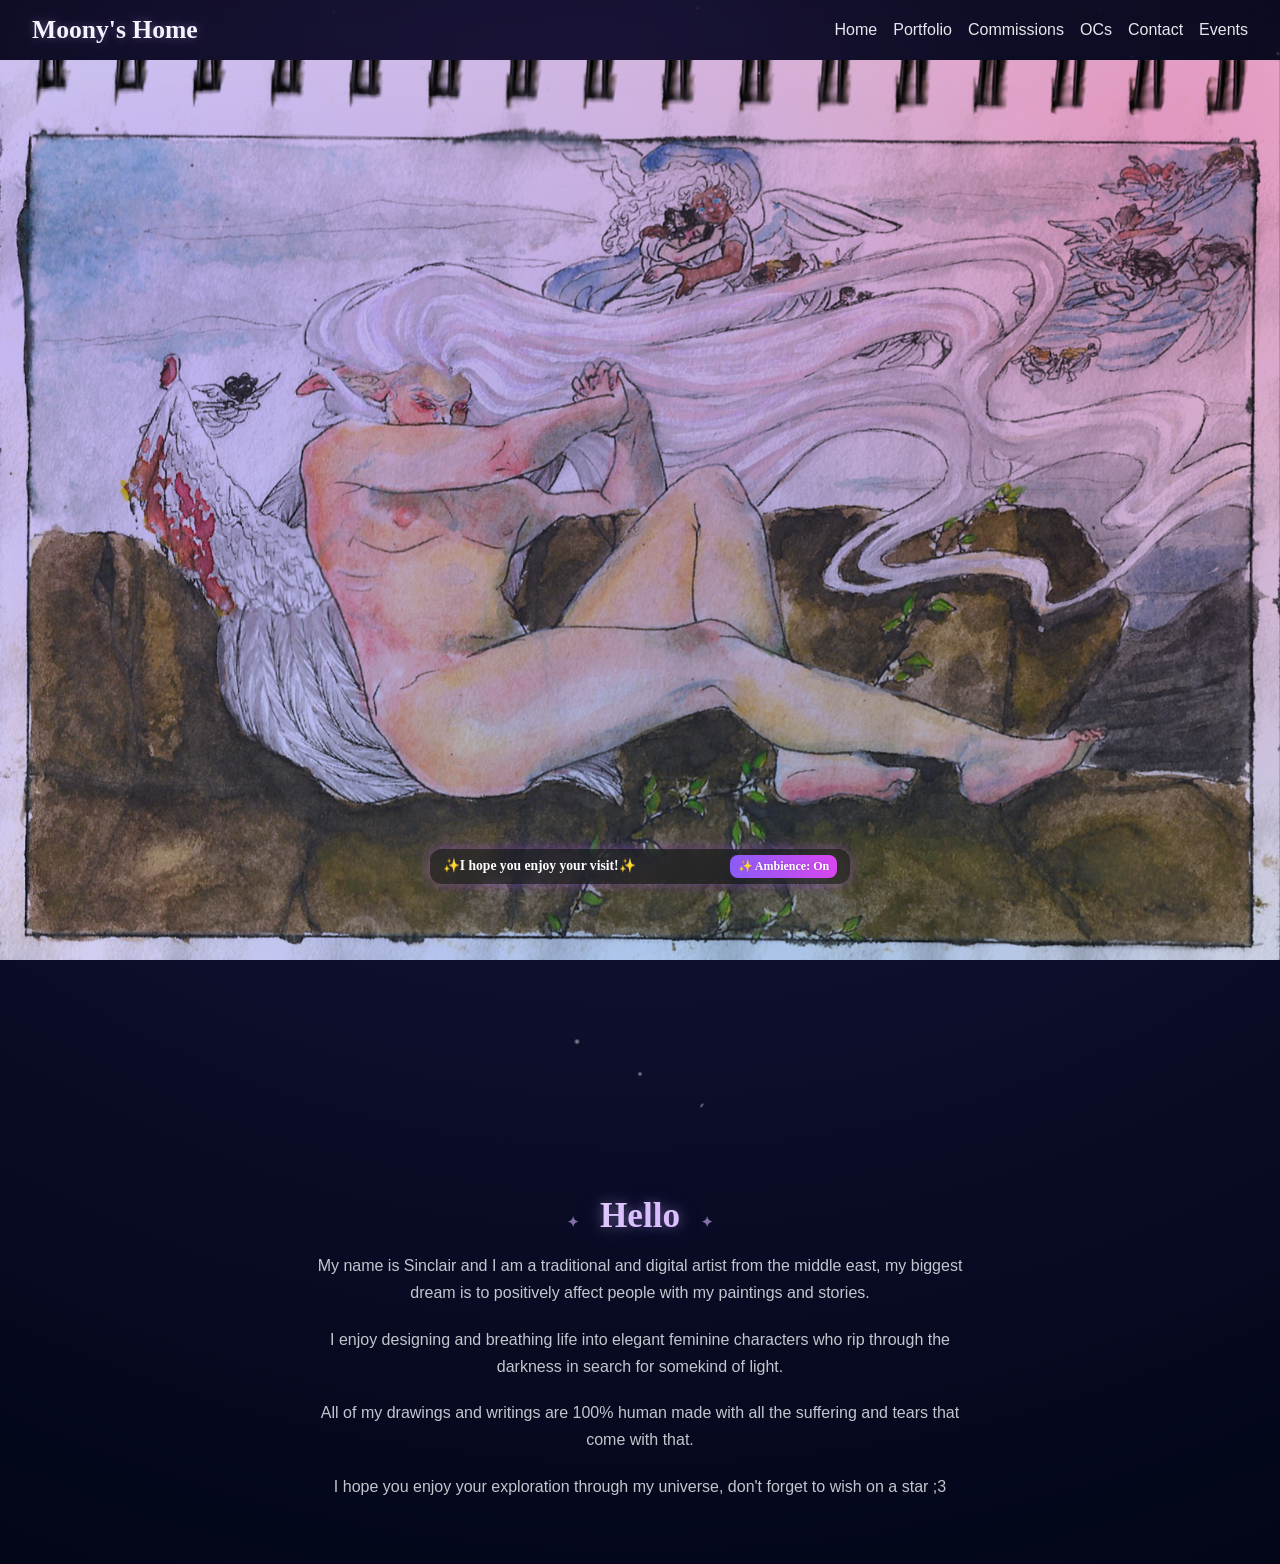
==== commit 90632ad4: "js" ====
--- a/index.html
+++ b/index.html
@@ -108,7 +108,8 @@
 </footer>
   </main>
 
-  <script src="js/main.js"></script>
-</body>
-</html>
+  <script src="js/base.js"></script>
+  <script src="js/home.js"></script>
+</body>
+</html>
 
